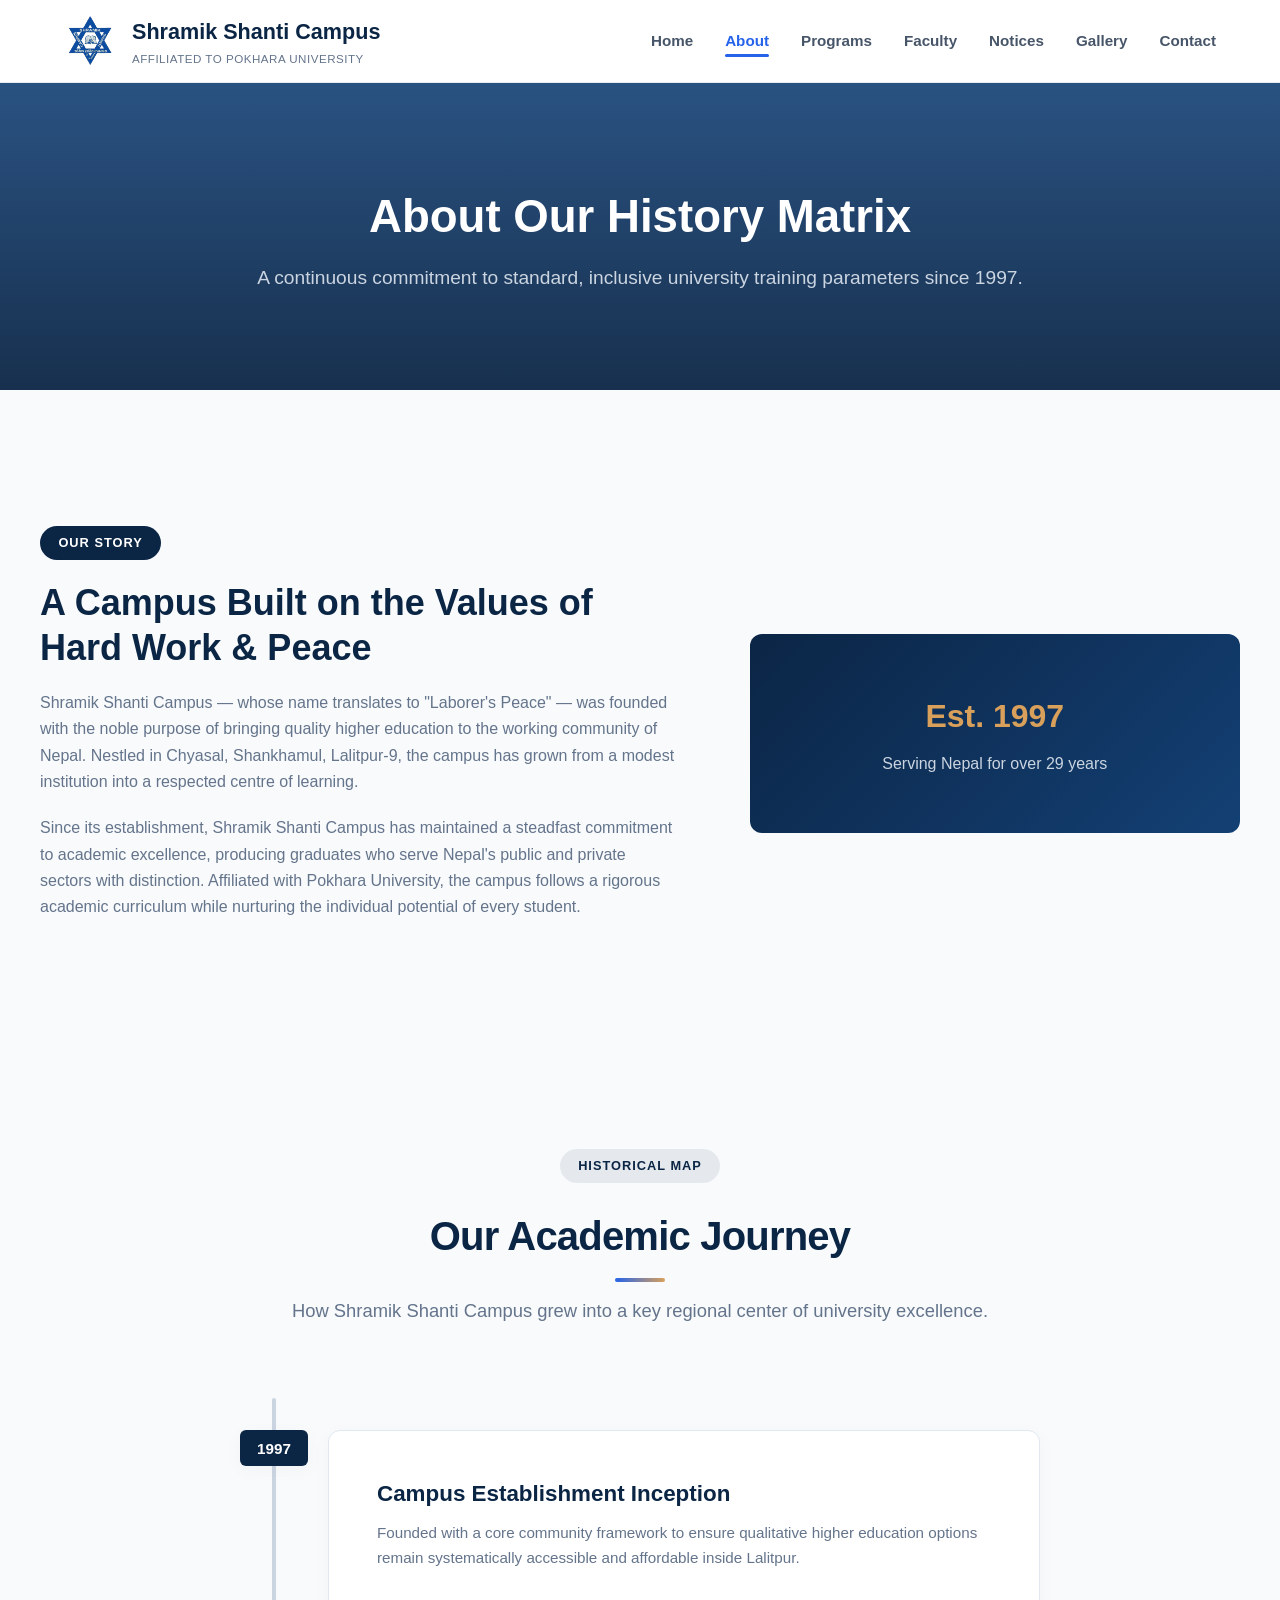
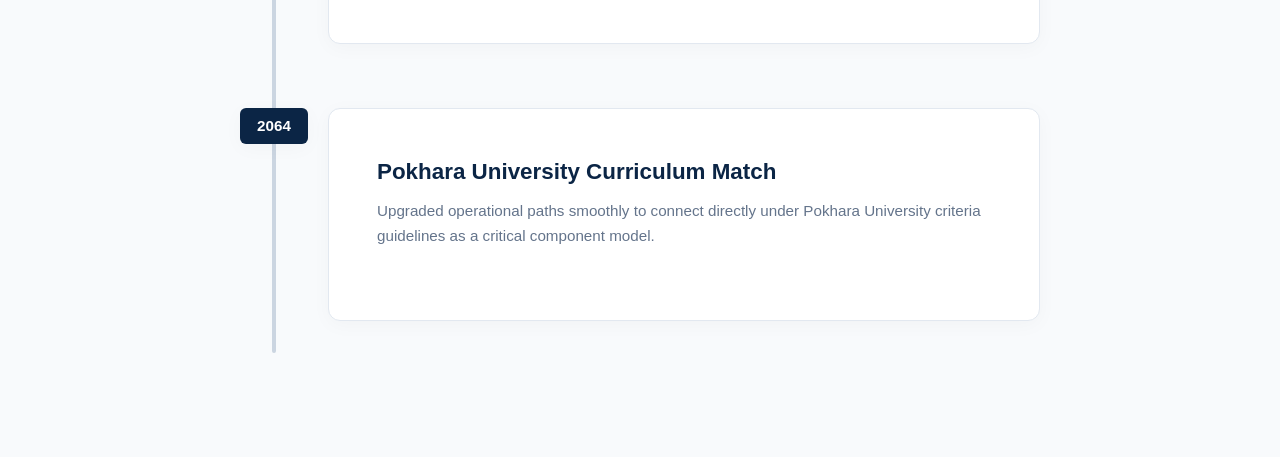
==== about.html @ 69534622 "Posting Sharmik Santi Campus website" ====
<!DOCTYPE html>
<html lang="en">
<head>
  <meta charset="UTF-8" />
  <meta name="viewport" content="width=device-width, initial-scale=1.0" />
  <title>About — Shramik Shanti Campus</title>
  <link rel="stylesheet" href="css/style.css" />
</head>
<body>

<nav class="navbar" id="navbar">
  <div class="container"><div class="navbar-inner">
    <a href="index.html" class="navbar-brand"><img src="images/logo.png" alt="Logo" /><div class="brand-text"><span class="brand-name">Shramik Shanti Campus</span><span class="brand-sub">Affiliated to Pokhara University</span></div></a>
    <ul class="navbar-links">
      <li><a href="index.html">Home</a></li><li><a href="about.html" class="active">About</a></li><li><a href="programs.html">Programs</a></li>
      <li><a href="faculty.html">Faculty</a></li><li><a href="notices.html">Notices</a></li><li><a href="gallery.html">Gallery</a></li><li><a href="contact.html">Contact</a></li>
    </ul>
    <button class="hamburger" id="hamburger"><span></span><span></span><span></span></button>
  </div></div>
</nav>

<section class="page-hero">
  <div class="container">
    <h1>About Our History Matrix</h1>
    <p>A continuous commitment to standard, inclusive university training parameters since 1997.</p>
  </div>
</section>

<section class="section container">
  <div class="about-story">
    <div class="about-story-content">
      <span class="badge badge-navy">Our Story</span>
      <h2>A Campus Built on the Values of Hard Work &amp; Peace</h2>
      <p> Shramik Shanti Campus — whose name translates to "Laborer's Peace" — was founded with the noble purpose of bringing quality higher education to the working community of Nepal. Nestled in Chyasal, Shankhamul, Lalitpur-9, the campus has grown from a modest institution into a respected centre of learning.</p>
      <p> Since its establishment, Shramik Shanti Campus has maintained a steadfast commitment to academic excellence, producing graduates who serve Nepal's public and private sectors with distinction. Affiliated with Pokhara University, the campus follows a rigorous academic curriculum while nurturing the individual potential of every student.</p>
    </div>
    <div style="background:linear-gradient(135deg,#0B2545,#134074);border-radius:12px;padding:3.5rem;color:white;text-align:center;">
      <h3 style="color:var(--accent);font-size:2rem;margin-bottom:0.5rem;">Est. 1997</h3>
      <p style="color:#cbd5e1;">Serving Nepal for over 29 years</p>
    </div>
  </div>
</section>

<section class="section container">
  <div class="section-header">
    <span class="badge">Historical Map</span>
    <h2>Our Academic Journey</h2>
    <p>How Shramik Shanti Campus grew into a key regional center of university excellence.</p>
  </div>
  
  <div class="timeline-track">
    <div class="timeline-milestone">
      <div class="timeline-marker-year">1997</div>
      <div class="program-card">
        <h3>Campus Establishment Inception</h3>
        <p style="color:var(--text-muted); margin-top:0.5rem;">Founded with a core community framework to ensure qualitative higher education options remain systematically accessible and affordable inside Lalitpur.</p>
      </div>
    </div>
    <div class="timeline-milestone">
      <div class="timeline-marker-year">2064</div>
      <div class="program-card">
        <h3>Pokhara University Curriculum Match</h3>
        <p style="color:var(--text-muted); margin-top:0.5rem;">Upgraded operational paths smoothly to connect directly under Pokhara University criteria guidelines as a critical component model.</p>
      </div>
    </div>
  </div>
</section>

<script src="js/main.js"></script>
</body>
</html>
---- css/style.css ----
/* ==========================================================================
   SHRAMIK SHANTI CAMPUS - ADVANCED ULTRA-RESPONSIVE STYLESHEET
   ========================================================================== */
:root {
    --primary: #0b2545;         /* Deep Premium Navy Blue */
    --brand-dark: #134074;      /* Authoritative Mid-Navy Blue */
    --brand-light: #2563eb;     /* Royal Action Blue Focus */
    --accent: #d9a05b;          /* Soft Academic Gold Premium Hue */
    --accent-hover: #b45309;    /* Deep Gold for Active Hover States */
    --text-dark: #1e293b;       /* High Contrast Slate for Body Text */
    --text-muted: #64748b;      /* Clean Accessible Gray for Descriptions */
    --light-bg: #f8fafc;        /* Neutral Base Canvas Background */
    --white: #ffffff;
    
    /* Layout Constants & Animation Metrics */
    --radius-sm: 4px;
    --radius-md: 12px;
    --radius-lg: 24px;
    --transition-smooth: all 0.4s cubic-bezier(0.16, 1, 0.3, 1);
    --shadow-subtle: 0 4px 20px rgba(15, 23, 42, 0.03);
    --shadow-premium: 0 25px 50px -12px rgba(11, 37, 69, 0.15), 0 10px 20px -5px rgba(11, 37, 69, 0.05);
    --max-width: 1200px;
}

/* --- Base Framework Reset --- */
* {
    margin: 0;
    padding: 0;
    box-sizing: border-box;
    font-family: -apple-system, BlinkMacSystemFont, "Segoe UI", Roboto, sans-serif;
    -webkit-font-smoothing: antialiased;
}

html {
    scroll-behavior: smooth;
}

body {
    background-color: var(--light-bg);
    color: var(--text-dark);
    line-height: 1.65;
    overflow-x: hidden;
}

.container {
    max-width: var(--max-width);
    margin: 0 auto;
    padding: 0 1.5rem;
}

.section {
    padding: 6.5rem 0;
}

.bg-white {
    background-color: var(--white);
    border-bottom: 1px solid #f1f5f9;
}

.text-center {
    text-align: center;
}

.mt-40 {
    margin-top: 40px;
}

/* --- Hardware Accelerated Scroll Reveal System --- */
.reveal-on-scroll {
    opacity: 0;
    transform: translateY(30px);
    transition: var(--transition-smooth);
}

.reveal-on-scroll.active {
    opacity: 1;
    transform: translateY(0);
}

/* --- Typography Hierarchy --- */
h1, h2, h3, h4 {
    color: var(--primary);
    font-weight: 700;
}

.section-header {
    text-align: center;
    max-width: 700px;
    margin: 0 auto 4.5rem;
}

.section-header h2 {
    font-size: 2.5rem;
    position: relative;
    padding-bottom: 0.85rem;
    letter-spacing: -0.02em;
}

.section-header h2::after {
    content: '';
    position: absolute;
    bottom: 0;
    left: 50%;
    transform: translateX(-50%);
    width: 50px;
    height: 4px;
    background: linear-gradient(90deg, var(--brand-light), var(--accent));
    border-radius: 10px;
}

.section-header p {
    color: var(--text-muted);
    font-size: 1.15rem;
    margin-top: 0.85rem;
}

.badge {
    display: inline-block;
    padding: 0.4rem 1.15rem;
    font-size: 0.8rem;
    font-weight: 700;
    text-transform: uppercase;
    letter-spacing: 1px;
    border-radius: 50px;
    background: rgba(11, 37, 69, 0.08);
    color: var(--primary);
    margin-bottom: 1.25rem;
}

.badge-navy {
    background-color: var(--primary);
    color: var(--white);
}

/* ==========================================================================
   INTERACTIVE BUTTON ENGINE
   ========================================================================== */
.btn {
    display: inline-flex;
    align-items: center;
    justify-content: center;
    padding: 0.85rem 2.25rem;
    font-weight: 700;
    font-size: 0.95rem;
    border-radius: var(--radius-md);
    text-decoration: none;
    cursor: pointer;
    transition: var(--transition-smooth);
    border: 2px solid transparent;
    white-space: nowrap;
}

.btn-gold {
    background-color: var(--accent);
    color: var(--white);
    box-shadow: 0 10px 20px -10px rgba(217, 160, 91, 0.4);
}

.btn-gold:hover {
    background-color: var(--gold-hover);
    color: black;
    transform: translateY(-3px);
    box-shadow: 0 15px 30px -10px rgba(180, 83, 9, 0.5);
}

.btn-navy {
    background-color: var(--primary);
    color: var(--white);
    box-shadow: 0 10px 20px -10px rgba(11, 37, 69, 0.3);
}

.btn-navy:hover {
    background-color: var(--brand-dark);
    transform: translateY(-3px);
    box-shadow: 0 15px 30px -10px rgba(19, 64, 116, 0.4);
}

.btn-outline-white {
    border-color: rgba(255, 255, 255, 0.3);
    color: var(--white);
}

.btn-outline-white:hover {
    background-color: var(--white);
    color: var(--primary);
    border-color: var(--white);
    transform: translateY(-3px);
}

.btn-outline-navy {
    border-color: var(--primary);
    color: var(--primary);
}

.btn-outline-navy:hover {
    background-color: var(--primary);
    color: var(--white);
    transform: translateY(-3px);
}

/* ==========================================================================
   NAVIGATION DESKTOP HEADER & RESPONSIVE DRAWER TRAY
   ========================================================================== */
.navbar {
    background-color: rgba(255, 255, 255, 0.95);
    backdrop-filter: blur(15px);
    -webkit-backdrop-filter: blur(15px);
    position: sticky;
    top: 0;
    z-index: 1000;
    border-bottom: 1px solid rgba(226, 232, 240, 0.8);
    transition: var(--transition-smooth);
}

.navbar-inner {
    display: flex;
    justify-content: space-between;
    align-items: center;
    padding: 0.85rem 0;
}

.navbar-brand {
    display: flex;
    align-items: center;
    gap: 1rem;
    text-decoration: none;
}

.navbar-brand img {
    height: 52px;
    width: auto;
    transition: var(--transition-smooth);
}

.brand-name {
    display: block;
    font-size: 1.35rem;
    font-weight: 800;
    color: var(--primary);
}

.brand-sub {
    display: block;
    font-size: 0.725rem;
    color: var(--text-muted);
    text-transform: uppercase;
    letter-spacing: 0.5px;
}

.navbar-links {
    list-style: none;
    display: flex;
    gap: 2rem;
}

.navbar-links a {
    text-decoration: none;
    font-weight: 700;
    color: #475569;
    font-size: 0.95rem;
    transition: var(--transition-smooth);
    position: relative;
    padding: 0.5rem 0;
}

.navbar-links a:hover, .navbar-links a.active {
    color: var(--brand-light);
}

.navbar-links a::after {
    content: '';
    position: absolute;
    bottom: 0;
    left: 0;
    width: 0;
    height: 3px;
    background-color: var(--brand-light);
    border-radius: 10px;
    transition: var(--transition-smooth);
}

.navbar-links a.active::after, .navbar-links a:hover::after { width: 100%; }

/* --- Mobile Hamburger Menu Icon --- */
.hamburger {
    display: none;
    background: none;
    border: none;
    cursor: pointer;
    padding: 0.5rem;
    z-index: 1100;
}

.hamburger span {
    display: block;
    width: 25px;
    height: 3px;
    background-color: var(--primary);
    margin: 5px 0;
    transition: var(--transition-smooth);
    border-radius: 2px;
}

/* CSS state change when mobile navigation menu opens */
.hamburger.active span:nth-child(1) {
    transform: rotate(45deg) translateY(11.5px);
}
.hamburger.active span:nth-child(2) {
    opacity: 0;
}
.hamburger.active span:nth-child(3) {
    transform: rotate(-45deg) translateY(-11.5px);
}

/* --- Mobile Navigation Tray Dropdown Overlay --- */
.mobile-nav {
    display: none;
    flex-direction: column;
    background-color: var(--white);
    padding: 2rem 1.5rem;
    gap: 1.25rem;
    border-bottom: 1px solid #e2e8f0;
    position: fixed;
    top: 73px; /* Sits precisely right below the header boundary line */
    left: 0;
    width: 100%;
    z-index: 999;
    box-shadow: 0 15px 30px rgba(0,0,0,0.05);
    transform: translateY(-100%);
    opacity: 0;
    transition: all 0.4rem cubic-bezier(0.16, 1, 0.3, 1);
}

.mobile-nav.open {
    display: flex;
    transform: translateY(0);
    opacity: 1;
}

.mobile-nav a {
    text-decoration: none;
    font-weight: 700;
    color: #475569;
    font-size: 1.1rem;
    padding: 0.25rem 0;
    transition: var(--transition-smooth);
}

.mobile-nav a.active, .mobile-nav a:hover {
    color: var(--brand-light);
    padding-left: 8px;
}

.mobile-nav-cta {
    margin-top: 0.5rem;
    border-top: 1px solid #f1f5f9;
    padding-top: 1.5rem;
}

/* ==========================================================================
   HERO DISPLAY PANELS
   ========================================================================== */
.hero {
    background: linear-gradient(rgba(11, 37, 69, 0.85), rgba(19, 64, 116, 0.85)), 
                url('https://images.unsplash.com/photo-1523050854058-8df90110c9f1?auto=format&fit=crop&w=1920&q=80') center/cover;
    padding: 11rem 0;
    color: var(--white);
    text-align: center;
}

.hero h1 {
    color: var(--white);
    font-size: 4rem;
    font-weight: 900;
    margin-bottom: 1.5rem;
    letter-spacing: -0.03em;
    line-height: 1.15;
}

.hero h1 span {
    color: var(--accent);
}

.hero-sub {
    font-size: 1.35rem;
    max-width: 780px;
    margin: 0 auto 3.5rem;
    color: #cbd5e1;
}

.hero-btns {
    display: flex;
    gap: 1.25rem;
    justify-content: center;
}

.page-hero {
    background: linear-gradient(rgba(19, 64, 116, 0.9), rgba(11, 37, 69, 0.95)), 
                url('https://images.unsplash.com/photo-1541339907198-e08756dedf3f?auto=format&fit=crop&w=1920&q=80') center/cover;
    padding: 6rem 0;
    color: var(--white);
    text-align: center;
}

.page-hero h1 {
    color: var(--white);
    font-size: 2.85rem;
    font-weight: 800;
    margin-bottom: 0.5rem;
}

.page-hero p {
    color: #cbd5e1;
    font-size: 1.2rem;
}

.breadcrumb {
    font-size: 0.9rem;
    margin-bottom: 1.25rem;
    color: rgba(255, 255, 255, 0.7);
    font-weight: 600;
}

.breadcrumb a {
    color: var(--white);
    text-decoration: none;
    margin-right: 0.5rem;
}

.breadcrumb span {
    margin-right: 0.5rem;
}

/* ==========================================================================
   METRIC COUNTER GRID
   ========================================================================== */
.stats-bar {
    background-color: var(--primary);
    color: var(--white);
    padding: 3.5rem 0;
}

.stats-grid {
    display: grid;
    grid-template-columns: repeat(4, 1fr);
    gap: 2.5rem;
    text-align: center;
}

.stat-num {
    font-size: 3.5rem;
    font-weight: 800;
    color: var(--accent);
    line-height: 1.1;
}

.stat-label {
    font-size: 0.85rem;
    color: #cbd5e1;
    text-transform: uppercase;
    letter-spacing: 1px;
    margin-top: 0.65rem;
    font-weight: 600;
}

/* ==========================================================================
   COMPREHENSIVE MULTI-PAGE PAGE CARD LAYOUT GRIDS
   ========================================================================== */
.programs-grid, .features-grid, .faculty-grid, .gallery-grid, .about-story, .mvv-grid, .steps-grid, .docs-grid {
    display: grid;
    grid-template-columns: repeat(3, 1fr);
    gap: 2.5rem;
    margin-top: 2rem;
}

.about-story {
    grid-template-columns: 1.3fr 1fr;
    align-items: center;
    gap: 4.5rem;
}

.contact-grid {
    display: grid;
    grid-template-columns: 1.2fr 1fr;
    gap: 4rem;
    align-items: start;
}

.steps-grid {
    grid-template-columns: repeat(4, 1fr);
}

/* --- Universal Component Base Cards with Hover Physics --- */
.program-card, .feature-card, .faculty-card, .gallery-item, .mvv-card, .contact-card, .contact-form-wrap, .inquiry-form, .profile-info-block, .step-card, .doc-item {
    background: var(--white);
    padding: 3rem;
    border-radius: var(--radius-md);
    box-shadow: var(--shadow-subtle);
    border: 1px solid #e2e8f0;
    transition: var(--transition-smooth);
}

.program-card:hover, .faculty-card:hover, .gallery-item:hover, .feature-card:hover, .mvv-card:hover, .step-card:hover {
    transform: translateY(-6px);
    box-shadow: var(--shadow-premium);
}

.program-icon, .feature-icon, .mvv-icon, .doc-icon {
    font-size: 2.75rem;
    margin-bottom: 1.25rem;
    line-height: 1;
}

.program-tag {
    display: inline-block;
    background: #eff6ff;
    color: #2563eb;
    padding: 0.3rem 0.85rem;
    font-weight: 700;
    font-size: 0.8rem;
    border-radius: 4px;
    margin-bottom: 1.25rem;
    text-transform: uppercase;
    letter-spacing: 0.5px;
}

.program-card h3 {
    font-size: 1.4rem;
    margin-bottom: 0.75rem;
    line-height: 1.3;
}

.program-card p {
    color: var(--text-muted);
    font-size: 0.95rem;
    margin-bottom: 1.5rem;
}

.program-meta {
    display: flex;
    justify-content: space-between;
    font-weight: 700;
    font-size: 0.9rem;
    margin: 1.75rem 0;
    color: var(--primary);
    border-top: 1px solid #f1f5f9;
    padding-top: 1.25rem;
}

.feature-card h3 {
    font-size: 1.25rem;
    margin-bottom: 0.5rem;
}

.feature-card p {
    color: var(--text-muted);
    font-size: 0.95rem;
}

/* ==========================================================================
   ABOUT & TIMELINE PROFILE DESKS
   ========================================================================== */
.about-story-content h2 {
    font-size: 2.25rem;
    margin-bottom: 1.25rem;
    line-height: 1.25;
}

.about-story-content p {
    color: var(--text-muted);
    margin-bottom: 1.25rem;
}

.timeline-track {
    position: relative;
    max-width: 800px;
    margin: 4rem auto 0;
    padding: 2rem 0;
}

.timeline-track::before {
    content: '';
    position: absolute;
    left: 32px;
    top: 0;
    width: 4px;
    height: 100%;
    background-color: #cbd5e1;
    border-radius: 10px;
}

.timeline-milestone {
    position: relative;
    padding-left: 5.5rem;
    margin-bottom: 4rem;
}

.timeline-milestone:last-child {
    margin-bottom: 0;
}

.timeline-marker-year {
    position: absolute;
    left: 0;
    top: 0;
    width: 68px;
    height: 36px;
    background-color: var(--primary);
    color: var(--white);
    border-radius: 6px;
    display: flex;
    align-items: center;
    justify-content: center;
    font-weight: 700;
    font-size: 0.95rem;
    box-shadow: var(--shadow-subtle);
}

.mvv-card h3 {
    font-size: 1.35rem;
    margin-bottom: 0.75rem;
}

.mvv-card p {
    color: var(--text-muted);
    font-size: 0.95rem;
}

.mvv-card ul {
    list-style: none;
    padding-left: 0;
    margin-top: 1rem;
}

.mvv-card ul li {
    position: relative;
    padding-left: 1.5rem;
    margin-bottom: 0.65rem;
    font-weight: 600;
    font-size: 0.925rem;
    color: #475569;
}

.mvv-card ul li::before {
    content: '✓';
    position: absolute;
    left: 0;
    color: var(--accent);
    font-weight: 900;
}

.affiliation-box {
    display: flex;
    align-items: center;
    gap: 4rem;
    background: var(--white);
    padding: 4rem;
    border-radius: var(--radius-md);
    border: 1px solid #e2e8f0;
    box-shadow: var(--shadow-subtle);
}

.affiliation-box img {
    height: 140px;
    width: auto;
    object-fit: contain;
}

.affiliation-content h2 {
    font-size: 2.25rem;
    margin-bottom: 1rem;
}

.affiliation-content p {
    color: var(--text-muted);
    margin-bottom: 2rem;
}

.values-grid {
    display: grid;
    grid-template-columns: 1fr 1fr;
    gap: 1.75rem;
}

.value-item {
    display: flex;
    gap: 1rem;
}

.value-icon {
    font-size: 1.75rem;
    line-height: 1;
}

.value-item h4 {
    font-size: 1.05rem;
    margin-bottom: 0.25rem;
}

.value-item p {
    font-size: 0.9rem;
    color: var(--text-muted);
    line-height: 1.5;
}

/* ==========================================================================
   FACULTY STRUCTURE BLOCKS
   ========================================================================== */
.faculty-photo {
    width: 100%;
    height: 260px;
    overflow: hidden;
    border-radius: var(--radius-md);
    margin-bottom: 1.5rem;
    background-color: var(--light-bg);
}

.faculty-photo img {
    width: 100%;
    height: 100%;
    object-fit: cover;
}

.faculty-info h3 {
    font-size: 1.35rem;
    color: var(--primary);
}

.faculty-designation {
    font-weight: 700;
    color: var(--accent-hover);
    font-size: 0.925rem;
    margin-top: 0.25rem;
}

.faculty-dept {
    display: inline-block;
    background-color: #f1f5f9;
    padding: 0.2rem 0.75rem;
    font-size: 0.8rem;
    font-weight: 700;
    border-radius: 4px;
    margin: 0.65rem 0;
    color: var(--brand-dark);
    text-transform: uppercase;
    letter-spacing: 0.5px;
}

.faculty-qual {
    font-size: 0.9rem;
    color: var(--text-muted);
    border-top: 1px solid #f1f5f9;
    padding-top: 0.75rem;
    margin-top: 0.25rem;
}

/* ==========================================================================
   ADMISSIONS STEPS RULES
   ========================================================================== */
.step-card {
    text-align: center;
    position: relative;
}

.step-card h3 {
    font-size: 1.25rem;
    margin-bottom: 0.5rem;
}

.step-card p {
    font-size: 0.95rem;
    color: var(--text-muted);
}

.step-num {
    width: 55px;
    height: 55px;
    background: var(--accent);
    color: var(--white);
    border-radius: 50%;
    display: flex;
    align-items: center;
    justify-content: center;
    font-size: 1.5rem;
    font-weight: 800;
    margin: 0 auto 1.5rem;
    box-shadow: 0 5px 15px rgba(217,160,91,0.2);
}

.doc-item {
    display: flex;
    gap: 1.5rem;
    align-items: start;
    padding: 2.25rem;
}

.doc-item h4 {
    font-size: 1.1rem;
    margin-bottom: 0.25rem;
}

.doc-item p {
    font-size: 0.95rem;
    color: var(--text-muted);
}

.dates-table {
    width: 100%;
    border-collapse: collapse;
    margin-top: 2rem;
    background: var(--white);
    border-radius: var(--radius-md);
    overflow: hidden;
    box-shadow: var(--shadow-subtle);
    border: 1px solid #e2e8f0;
}

.dates-table th, .dates-table td {
    padding: 1.25rem 2rem;
    text-align: left;
}

.dates-table th {
    background: var(--primary);
    color: var(--white);
    font-weight: 700;
    text-transform: uppercase;
    font-size: 0.85rem;
    letter-spacing: 0.5px;
}

.dates-table tr {
    border-bottom: 1px solid #e2e8f0;
    transition: var(--transition-smooth);
}

.dates-table tbody tr:hover {
    background-color: var(--light-bg);
}

.dates-table tr:last-child {
    border-bottom: none;
}

/* ==========================================================================
   NOTICE BOARD FEEDS STREAM & DYNAMIC FILTER BAR RULES
   ========================================================================== */
.notices-list {
    display: flex;
    flex-direction: column;
    gap: 1.5rem;
}

.notice-item {
    background: var(--white);
    padding: 2.25rem;
    border-radius: var(--radius-md);
    border: 1px solid #e2e8f0;
    display: flex;
    align-items: center;
    justify-content: space-between;
    gap: 2rem;
    transition: var(--transition-smooth);
    box-shadow: var(--shadow-subtle);
    cursor: pointer;
}

.notice-item:hover {
    transform: translateX(6px);
    border-color: var(--brand-light);
}

.notice-dot {
    width: 14px;
    height: 14px;
    background-color: var(--accent);
    border-radius: 50%;
    flex-shrink: 0;
}

.notice-body {
    flex-grow: 1;
}

.notice-category {
    font-size: 0.75rem;
    font-weight: 700;
    text-transform: uppercase;
    color: #2563eb;
    margin-bottom: 0.35rem;
    letter-spacing: 0.5px;
}

.notice-title {
    font-size: 1.2rem;
    font-weight: 700;
    color: var(--primary);
    line-height: 1.4;
}

.notice-date {
    font-size: 0.9rem;
    color: var(--text-muted);
}

.notice-pin {
    background-color: var(--primary);
    color: var(--white);
    padding: 0.35rem 0.85rem;
    font-size: 0.75rem;
    font-weight: 700;
    border-radius: 4px;
    text-transform: uppercase;
    letter-spacing: 0.5px;
}

/* Fixes compressed horizontal layout bug on filters */
.filter-bar {
    display: flex;
    justify-content: center;
    gap: 0.75rem;
    margin: 0 auto 4.5rem auto;
    flex-wrap: wrap;
    max-width: 900px;
    padding: 0 1rem;
}

.filter-btn {
    background: var(--white);
    border: 1px solid #cbd5e1;
    padding: 0.65rem 1.75rem;
    border-radius: 30px;
    font-weight: 700;
    font-size: 0.9rem;
    color: #475569;
    cursor: pointer;
    transition: var(--transition-smooth);
    white-space: nowrap;
}

.filter-btn.active, .filter-btn:hover {
    background-color: var(--primary);
    color: var(--white);
    border-color: var(--primary);
    box-shadow: 0 10px 15px rgba(11, 37, 69, 0.1);
}

.notice-card {
    background: var(--white);
    padding: 3rem;
    border-radius: var(--radius-md);
    border: 1px solid #e2e8f0;
    display: flex;
    gap: 2.25rem;
    box-shadow: var(--shadow-subtle);
    margin-bottom: 2rem;
    transition: var(--transition-smooth);
    cursor: pointer;
}

.notice-card:hover {
    transform: translateY(-4px);
    box-shadow: var(--shadow-premium);
}

.notice-card.hidden {
    display: none;
}

.notice-card-icon {
    font-size: 2.25rem;
    padding: 1.15rem;
    background: var(--light-bg);
    border-radius: var(--radius-md);
    height: fit-content;
    line-height: 1;
}

.notice-card-body {
    flex-grow: 1;
}

.notice-card-header {
    display: flex;
    gap: 0.65rem;
    margin-bottom: 1rem;
}

.notice-tag {
    font-size: 0.75rem;
    font-weight: 700;
    padding: 0.3rem 0.85rem;
    border-radius: 4px;
    text-transform: uppercase;
    letter-spacing: 0.5px;
}

.tag-academic { background: #eff6ff; color: #2563eb; }
.tag-exam { background: #fff7ed; color: #ea580c; }
.tag-scholarship { background: #f0fdf4; color: #16a34a; }
.tag-event { background: #faf5ff; color: #9333ea; }
.tag-general { background: #f1f5f9; color: #475569; }
.tag-pinned { background: var(--primary); color: var(--white); }

.notice-card-body h3 {
    font-size: 1.5rem;
    margin-bottom: 1rem;
    line-height: 1.3;
}

.notice-card-body p {
    color: var(--text-muted);
    font-size: 1rem;
    margin-bottom: 1.5rem;
}

.notice-card-footer {
    margin-top: 1.5rem;
    border-top: 1px solid #f1f5f9;
    padding-top: 1.25rem;
    display: flex;
    justify-content: space-between;
    align-items: center;
}

.notice-date-text {
    font-size: 0.9rem;
    color: var(--text-muted);
    font-weight: 600;
}

/* ==========================================================================
   PHOTO REGISTRY & LIGHTBOX SLIDER
   ========================================================================== */
.gallery-item {
    border-radius: var(--radius-md);
    overflow: hidden;
    padding: 0;
    position: relative;
    cursor: pointer;
}

.gallery-item.hidden {
    display: none;
}

.gallery-item img {
    width: 100%;
    height: 265px;
    object-fit: cover;
    display: block;
    transition: var(--transition-smooth);
}

.gallery-item:hover img {
    transform: scale(1.05);
}

.gallery-overlay {
    position: absolute;
    inset: 0;
    background: linear-gradient(transparent, rgba(11, 37, 69, 0.95));
    display: flex;
    flex-direction: column;
    justify-content: flex-end;
    padding: 2rem;
    opacity: 0;
    transition: var(--transition-smooth);
}

.gallery-item:hover .gallery-overlay {
    opacity: 1;
}

.gallery-cat {
    color: var(--accent);
    font-weight: 700;
    font-size: 0.8rem;
    text-transform: uppercase;
    letter-spacing: 0.5px;
}

.gallery-caption {
    color: var(--white);
    font-weight: 700;
    font-size: 1.2rem;
    margin-top: 0.35rem;
    line-height: 1.3;
}

.lightbox {
    position: fixed;
    inset: 0;
    background-color: rgba(7, 17, 33, 0.96);
    z-index: 3000;
    display: none;
    align-items: center;
    justify-content: center;
    backdrop-filter: blur(10px);
}

.lightbox-close {
    position: absolute;
    top: 2rem;
    right: 2rem;
    background: none;
    border: none;
    color: var(--white);
    font-size: 3.5rem;
    cursor: pointer;
    line-height: 1;
    transition: var(--transition-smooth);
}

.lightbox-close:hover {
    transform: rotate(90deg);
    color: var(--accent);
}

.lightbox-img {
    max-width: 85%;
    max-height: 75vh;
    object-fit: contain;
    border-radius: var(--radius-sm);
}

.lightbox-nav {
    position: absolute;
    top: 50%;
    transform: translateY(-50%);
    background: rgba(255, 255, 255, 0.08);
    border: none;
    color: var(--white);
    font-size: 3rem;
    width: 65px;
    height: 65px;
    border-radius: 50%;
    cursor: pointer;
    display: flex;
    align-items: center;
    justify-content: center;
    transition: var(--transition-smooth);
}

.lightbox-nav:hover {
    background: rgba(255, 255, 255, 0.2);
    color: var(--accent);
}

.lightbox-prev { left: 2.5rem; }
.lightbox-next { right: 2.5rem; }

.lightbox-caption {
    position: absolute;
    bottom: 3.5rem;
    color: var(--white);
    font-weight: 600;
    font-size: 1.25rem;
    text-align: center;
    width: 100%;
    padding: 0 2rem;
}

/* ==========================================================================
   INPUT CAPTURES & SIDEBAR DESKS
   ========================================================================== */
.contact-info-cards {
    display: grid;
    grid-template-columns: repeat(2, 1fr);
    gap: 1.5rem;
}

.contact-card {
    padding: 2rem;
    display: flex;
    gap: 1.5rem;
    background: var(--light-bg);
    align-items: start;
}

.contact-card-icon {
    font-size: 2rem;
    line-height: 1;
    color: var(--brand-dark);
}

.contact-card h4 {
    font-size: 1.1rem;
    margin-bottom: 0.4rem;
}

.contact-card p, .contact-card a {
    font-size: 0.95rem;
    color: var(--text-muted);
    text-decoration: none;
}

.contact-card a:hover {
    color: var(--brand-light);
}

.map-container {
    margin-top: 2rem;
    width: 100%;
}

.map-container iframe {
    width: 100%;
    height: 400px;
    border: 0;
    border-radius: var(--radius-md);
    box-shadow: var(--shadow-subtle);
}

.contact-form-wrap h3, .inquiry-form h3 {
    font-size: 1.65rem;
    margin-bottom: 1.75rem;
    position: relative;
    padding-bottom: 0.5rem;
}

.contact-form-wrap h3::after, .inquiry-form h3::after {
    content: '';
    position: absolute;
    bottom: 0;
    left: 0;
    width: 35px;
    height: 3px;
    background-color: var(--accent);
    border-radius: 2px;
}

.form-grid {
    display: grid;
    grid-template-columns: repeat(2, 1fr);
    gap: 1.5rem;
}

.form-group {
    display: flex;
    flex-direction: column;
    gap: 0.5rem;
}

.form-group.full-width {
    grid-column: span 2;
}

.form-group label {
    font-size: 0.9rem;
    font-weight: 700;
    color: var(--primary);
}

.form-group input, .form-group select, .form-group textarea {
    padding: 0.9rem 1.25rem;
    border: 1px solid #cbd5e1;
    border-radius: var(--radius-sm);
    font-size: 0.95rem;
    outline: none;
    background: #f8fafc;
    color: var(--text-dark);
    transition: var(--transition-smooth);
}

.form-group input:focus, .form-group textarea:focus, .form-group select:focus {
    border-color: var(--brand-light);
    background: var(--white);
    box-shadow: 0 0 0 4px rgba(37, 99, 235, 0.15);
}

/* ==========================================================================
   GLASSMORPHIC PROGRAM & NOTICE POP-UP MODALS SYSTEM
   ========================================================================== */
.course-modal-overlay {
    position: fixed;
    inset: 0;
    background-color: rgba(11, 37, 69, 0.5);
    backdrop-filter: blur(8px);
    -webkit-backdrop-filter: blur(8px);
    z-index: 2500;
    display: flex;
    align-items: center;
    justify-content: center;
    opacity: 0;
    pointer-events: none;
    transition: all 0.35s ease-in-out;
}

.course-modal-overlay.modal-active {
    opacity: 1;
    pointer-events: auto;
}

.course-modal-content {
    background-color: var(--white);
    width: 90%;
    max-width: 620px;
    border-radius: var(--radius-md);
    padding: 3.5rem;
    box-shadow: 0 30px 60px rgba(0,0,0,0.25);
    position: relative;
    transform: scale(0.94);
    transition: all 0.35s cubic-bezier(0.16, 1, 0.3, 1);
    max-height: 90vh;
    overflow-y: auto;
}

.course-modal-overlay.modal-active .course-modal-content {
    transform: scale(1);
}

.course-modal-close {
    position: absolute;
    top: 1.5rem;
    right: 1.5rem;
    background: none;
    border: none;
    font-size: 2.25rem;
    color: var(--text-muted);
    cursor: pointer;
    line-height: 1;
    transition: var(--transition-smooth);
}

.course-modal-close:hover {
    color: var(--primary);
    transform: rotate(90deg);
}

.modal-badge-row {
    display: flex;
    gap: 0.75rem;
    margin-bottom: 0.75rem;
}

.modal-pill {
    background-color: #f1f5f9;
    color: var(--brand-dark);
    font-weight: 700;
    font-size: 0.85rem;
    padding: 0.4rem 1rem;
    border-radius: 30px;
}

.modal-body-layout h2 {
    font-size: 1.85rem;
    color: var(--primary);
    margin-bottom: 1.5rem;
    margin-top: 0.5rem;
    line-height: 1.3;
}

.modal-field-block {
    margin-bottom: 1.5rem;
    border-bottom: 1px solid #f1f5f9;
    padding-bottom: 1.25rem;
}

.modal-field-block:last-of-type {
    border-bottom: none;
    padding-bottom: 0;
}

.modal-field-block h4 {
    font-size: 0.9rem;
    text-transform: uppercase;
    color: var(--accent-hover);
    margin-bottom: 0.4rem;
    letter-spacing: 0.5px;
}

.modal-field-block p {
    color: var(--text-dark);
    font-size: 0.975rem;
    line-height: 1.65;
}

/* ==========================================================================
   INSTITUTIONAL LAYOUT FOOTER AREA
   ========================================================================== */
.footer {
    background-color: #061527;
    color: #94a3b8;
    padding: 5.5rem 0 2.5rem;
    font-size: 0.95rem;
    margin-top: 6rem;
}

.footer-grid {
    display: grid;
    grid-template-columns: 2fr repeat(3, 1fr);
    gap: 4rem;
    border-bottom: 1px solid rgba(255, 255, 255, 0.05);
    padding-bottom: 3.5rem;
}

.footer-brand img {
    height: 55px;
    margin-bottom: 1.25rem;
    width: auto;
}

.footer h4 {
    color: var(--white);
    margin-bottom: 1.5rem;
    font-size: 1.15rem;
    position: relative;
    padding-bottom: 0.5rem;
}

.footer h4::after {
    content: '';
    position: absolute;
    bottom: 0;
    left: 0;
    width: 35px;
    height: 2px;
    background-color: var(--accent);
}

.footer ul {
    list-style: none;
}

.footer ul li {
    margin-bottom: 0.85rem;
}

.footer ul a {
    color: #94a3b8;
    text-decoration: none;
    transition: var(--transition-smooth);
}

.footer ul a:hover {
    color: var(--white);
    padding-left: 5px;
}

.footer-contact-item {
    display: flex;
    gap: 0.85rem;
    margin-bottom: 1.15rem;
    align-items: start;
}

.footer-contact-item .icon {
    font-size: 1.1rem;
}

.footer-contact-item a {
    color: inherit;
    text-decoration: none;
    transition: var(--transition-smooth);
}

.footer-contact-item a:hover {
    color: var(--white);
}

.footer-bottom {
    padding-top: 2.5rem;
    display: flex;
    justify-content: space-between;
    font-size: 0.875rem;
    color: #475569;
}

.footer-bottom a {
    color: var(--accent);
    text-decoration: none;
    font-weight: 600;
}

/* ==========================================================================
   UNIVERSAL RESPONSIVE BREAKPOINT GRID COLLAPSE ADVANCED PARAMS
   ========================================================================== */
@media (max-width: 1024px) {
    .hero h1 { font-size: 3.25rem; }
    .about-story { gap: 2.5rem; }
    .contact-grid { gap: 2.5rem; }
}

@media (max-width: 992px) {
    .programs-grid, .features-grid, .faculty-grid, .gallery-grid, .contact-grid, .footer-grid, .about-story, .contact-info-cards, .stats-grid, .steps-grid, .docs-grid {
        grid-template-columns: 1fr;
        gap: 2.5rem;
    }
    
    .navbar-links {
        display: none;
    }
    
    .hamburger {
        display: block;
    }
    
    .section {
        padding: 5rem 0;
    }
    
    .hero {
        padding: 8rem 0 9rem;
    }
    
    .hero h1 {
        font-size: 2.75rem;
    }
    
    .affiliation-box {
        flex-direction: column;
        gap: 2.5rem;
        padding: 3rem;
    }
    
    .values-grid {
        grid-template-columns: 1fr;
    }
}

@media (max-width: 640px) {
    .hero h1 { font-size: 2.25rem; }
    .hero-sub { font-size: 1.15rem; }
    .section-header h2 { font-size: 2rem; }
    .btn { width: 100%; }
    .hero-btns { flex-direction: column; gap: 1rem; }
    .course-modal-content { padding: 2.5rem 1.5rem; }
    .lightbox-nav { width: 45px; height: 45px; font-size: 2rem; }
    .dates-table th, .dates-table td { padding: 1rem 1.25rem; font-size: 0.85rem; }
    .form-grid { grid-template-columns: 1fr; }
    .form-group.full-width { grid-column: span 1; }
}
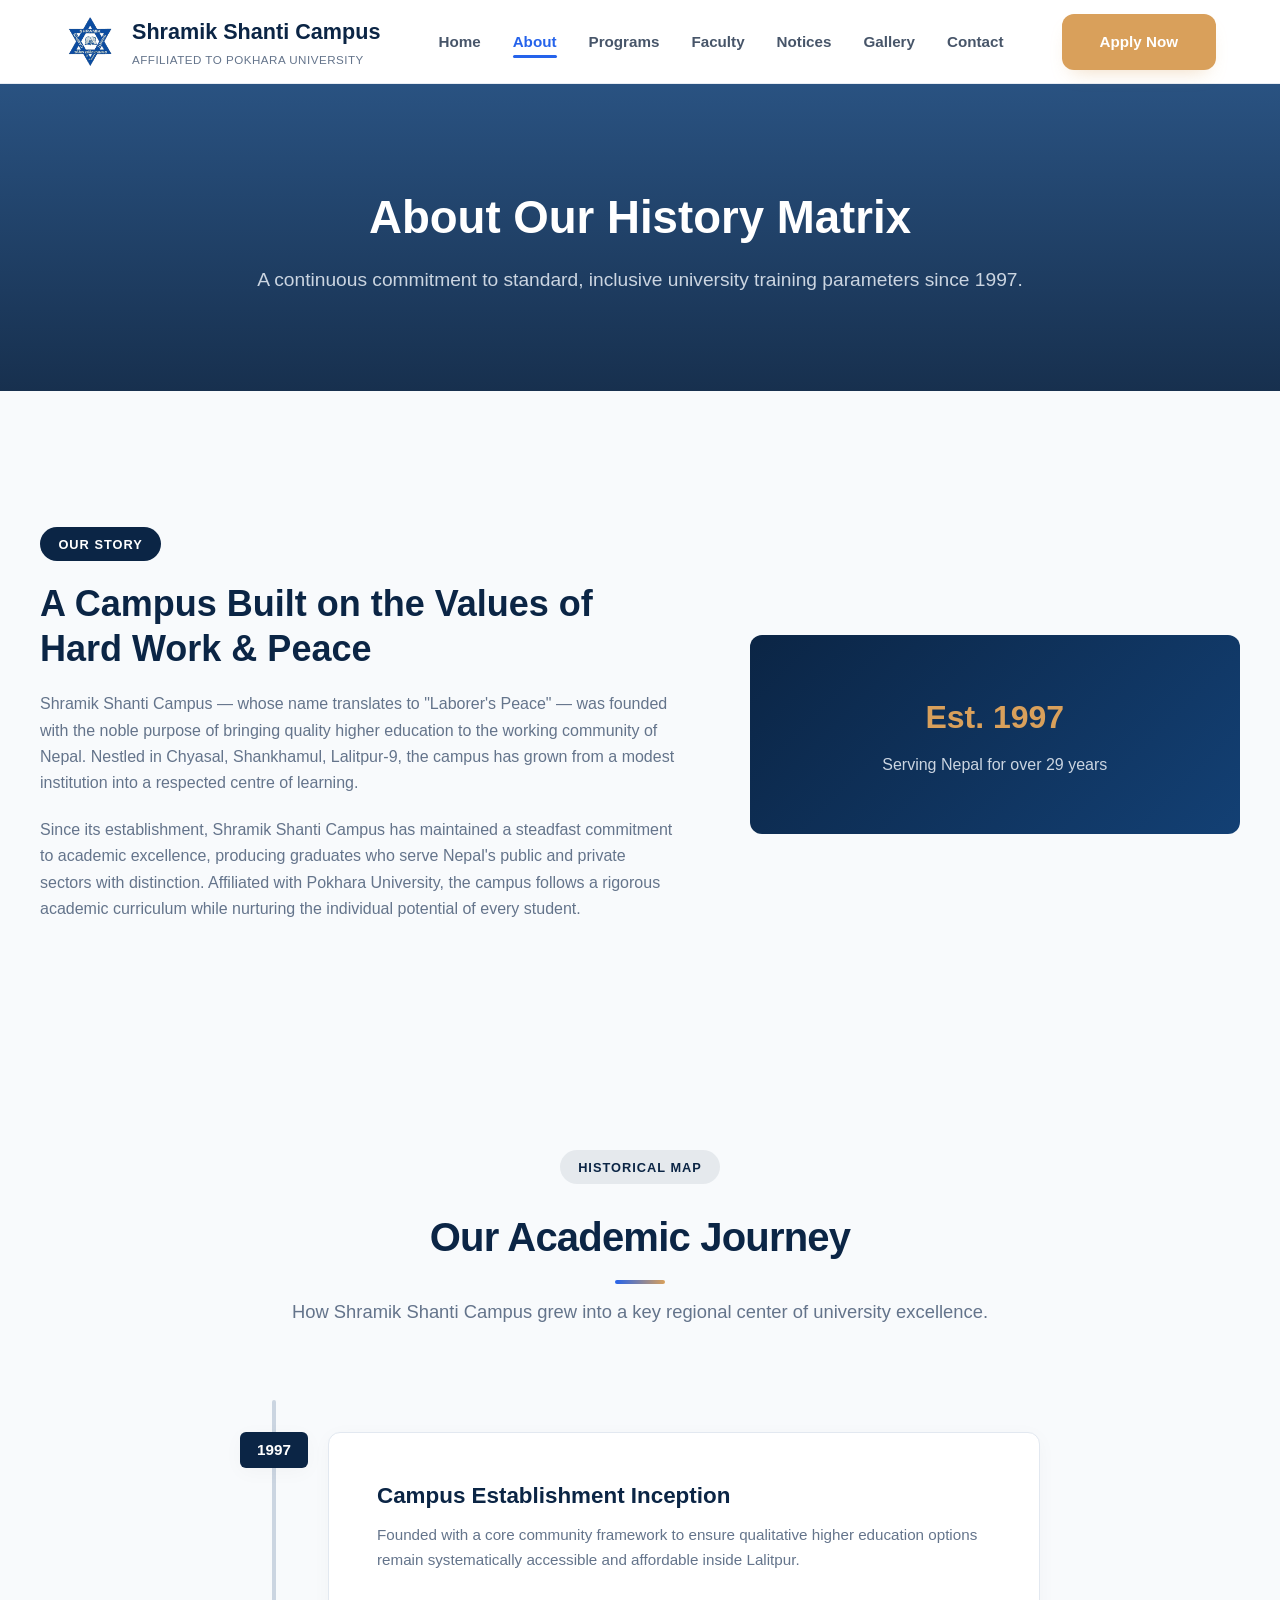
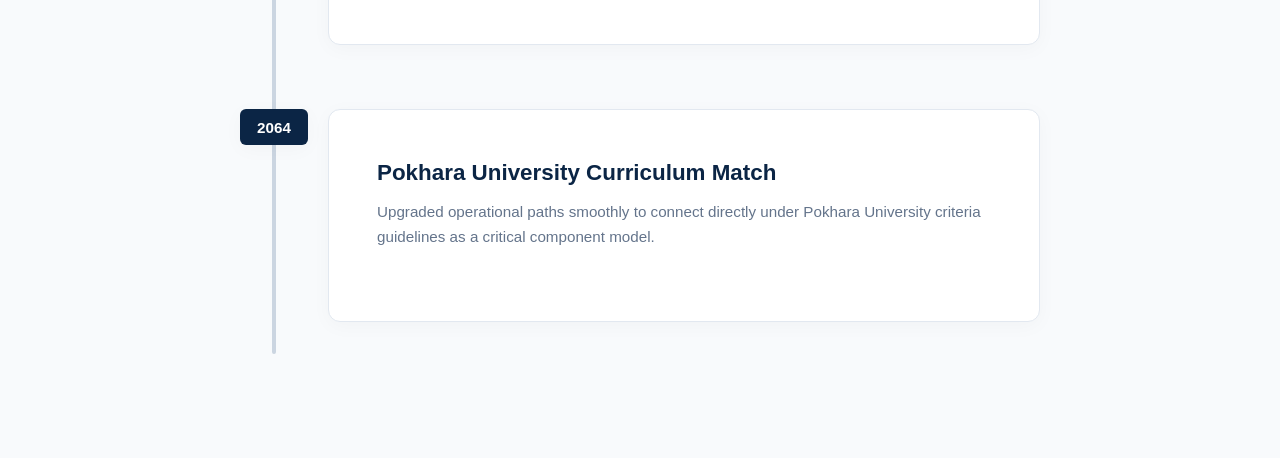
==== commit 3233436c: "Fixing Mobile view" ====
--- a/about.html
+++ b/about.html
@@ -9,14 +9,43 @@
 <body>
 
 <nav class="navbar" id="navbar">
-  <div class="container"><div class="navbar-inner">
-    <a href="index.html" class="navbar-brand"><img src="images/logo.png" alt="Logo" /><div class="brand-text"><span class="brand-name">Shramik Shanti Campus</span><span class="brand-sub">Affiliated to Pokhara University</span></div></a>
-    <ul class="navbar-links">
-      <li><a href="index.html">Home</a></li><li><a href="about.html" class="active">About</a></li><li><a href="programs.html">Programs</a></li>
-      <li><a href="faculty.html">Faculty</a></li><li><a href="notices.html">Notices</a></li><li><a href="gallery.html">Gallery</a></li><li><a href="contact.html">Contact</a></li>
-    </ul>
-    <button class="hamburger" id="hamburger"><span></span><span></span><span></span></button>
-  </div></div>
+  <div class="container">
+    <div class="navbar-inner">
+      <a href="index.html" class="navbar-brand">
+        <img src="images/logo.png" alt="Shramik Shanti Campus Logo" />
+        <div class="brand-text">
+          <span class="brand-name">Shramik Shanti Campus</span>
+          <span class="brand-sub">Affiliated to Pokhara University</span>
+        </div>
+      </a>
+      <ul class="navbar-links">
+        <li><a href="index.html">Home</a></li>
+        <li><a href="about.html" class="active">About</a></li>
+        <li><a href="programs.html">Programs</a></li>
+        <li><a href="faculty.html">Faculty</a></li>
+        <li><a href="notices.html">Notices</a></li>
+        <li><a href="gallery.html">Gallery</a></li>
+        <li><a href="contact.html">Contact</a></li>
+      </ul>
+      <div class="navbar-cta"><a href="admissions.html" class="btn btn-gold">Apply Now</a></div>
+      <button class="hamburger" id="hamburger" aria-label="Toggle Menu">
+        <span></span><span></span><span></span>
+      </button>
+    </div>
+  </div>
+</nav>
+
+<nav class="mobile-nav" id="mobile-nav">
+  <a href="index.html">Home</a>
+  <a href="about.html" class="active">About</a>
+  <a href="programs.html">Programs</a>
+  <a href="faculty.html">Faculty</a>
+  <a href="notices.html">Notices</a>
+  <a href="gallery.html">Gallery</a>
+  <a href="contact.html">Contact</a>
+  <div class="mobile-nav-cta">
+    <a href="admissions.html" class="btn btn-gold" style="width:100%; display:inline-flex;">Apply for Admission</a>
+  </div>
 </nav>
 
 <section class="page-hero">
--- a/css/style.css
+++ b/css/style.css
@@ -1483,19 +1483,33 @@
 }
 
 @media (max-width: 992px) {
-    .programs-grid, .features-grid, .faculty-grid, .gallery-grid, .contact-grid, .footer-grid, .about-story, .contact-info-cards, .stats-grid, .steps-grid, .docs-grid {
+    /* --- 1. Universal Layout Grid Collapses --- */
+    .programs-grid, 
+    .features-grid, 
+    .faculty-grid, 
+    .gallery-grid, 
+    .contact-grid, 
+    .footer-grid, 
+    .about-story, 
+    .contact-info-cards, 
+    .stats-grid, 
+    .steps-grid, 
+    .docs-grid {
         grid-template-columns: 1fr;
         gap: 2.5rem;
     }
-    
-    .navbar-links {
-        display: none;
+
+    .affiliation-box {
+        flex-direction: column;
+        gap: 2.5rem;
+        padding: 3rem;
     }
     
-    .hamburger {
-        display: block;
+    .values-grid {
+        grid-template-columns: 1fr;
     }
-    
+
+    /* --- 2. Global Section & Banner Scaling --- */
     .section {
         padding: 5rem 0;
     }
@@ -1507,15 +1521,47 @@
     .hero h1 {
         font-size: 2.75rem;
     }
-    
-    .affiliation-box {
+
+    .hero-inner {
         flex-direction: column;
-        gap: 2.5rem;
-        padding: 3rem;
+        text-align: center;
+        gap: 3rem;
+    }
+
+    .hero-btns {
+        justify-content: center;
+    }
+
+    /* --- 3. Clean Responsive Header & Drawer Navigation --- */
+    .navbar-links {
+        display: none;
     }
     
-    .values-grid {
-        grid-template-columns: 1fr;
+    .navbar-cta {
+        display: none; /* Safely hides flat desktop apply button under phone screen sizes */
+    }
+    
+    .hamburger {
+        display: block; /* Ensures mobile layout triggers render across all device types */
+    }
+
+    /* Active dynamic toggle layer rules for js/main.js synchronization */
+    .mobile-nav.open {
+        display: flex;
+        transform: translateY(0);
+        opacity: 1;
+    }
+
+    .hamburger.active span:nth-child(1) {
+        transform: rotate(45deg) translateY(11.5px);
+    }
+    
+    .hamburger.active span:nth-child(2) {
+        opacity: 0;
+    }
+    
+    .hamburger.active span:nth-child(3) {
+        transform: rotate(-45deg) translateY(-11.5px);
     }
 }
 
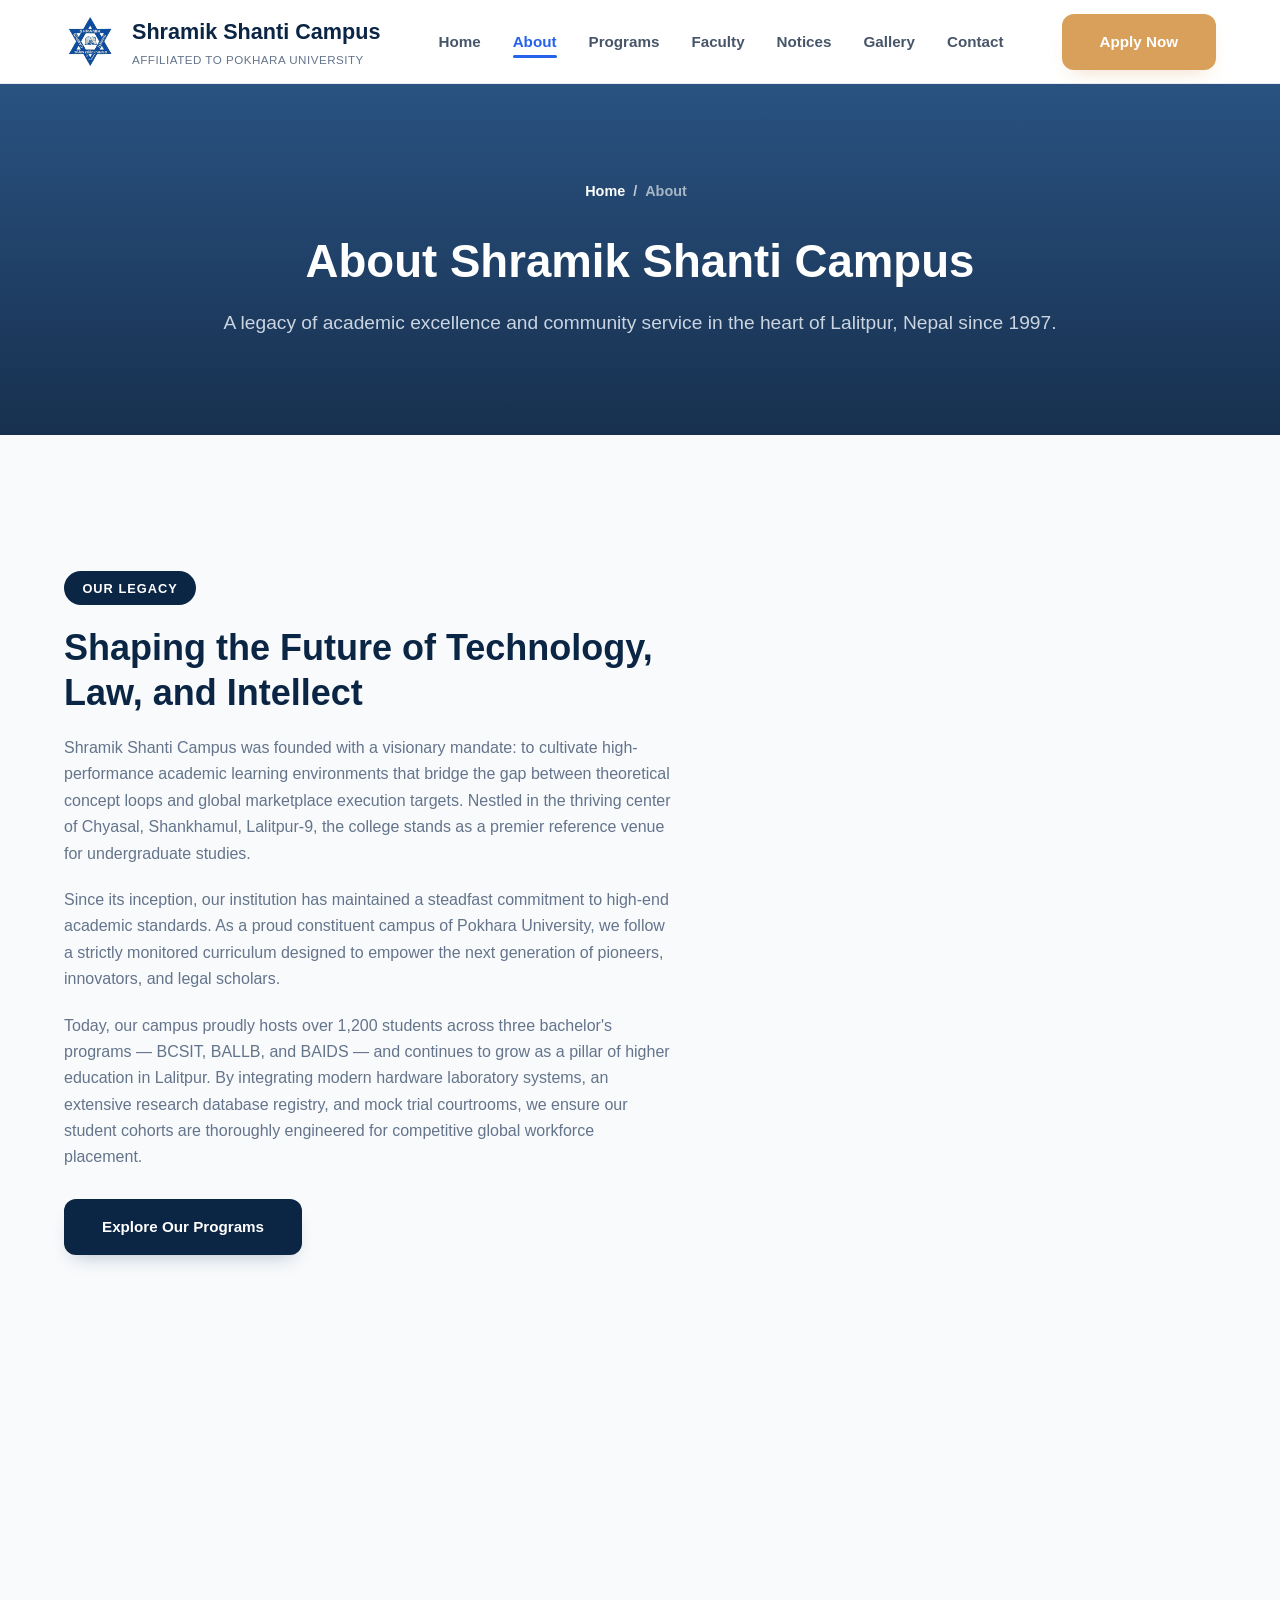
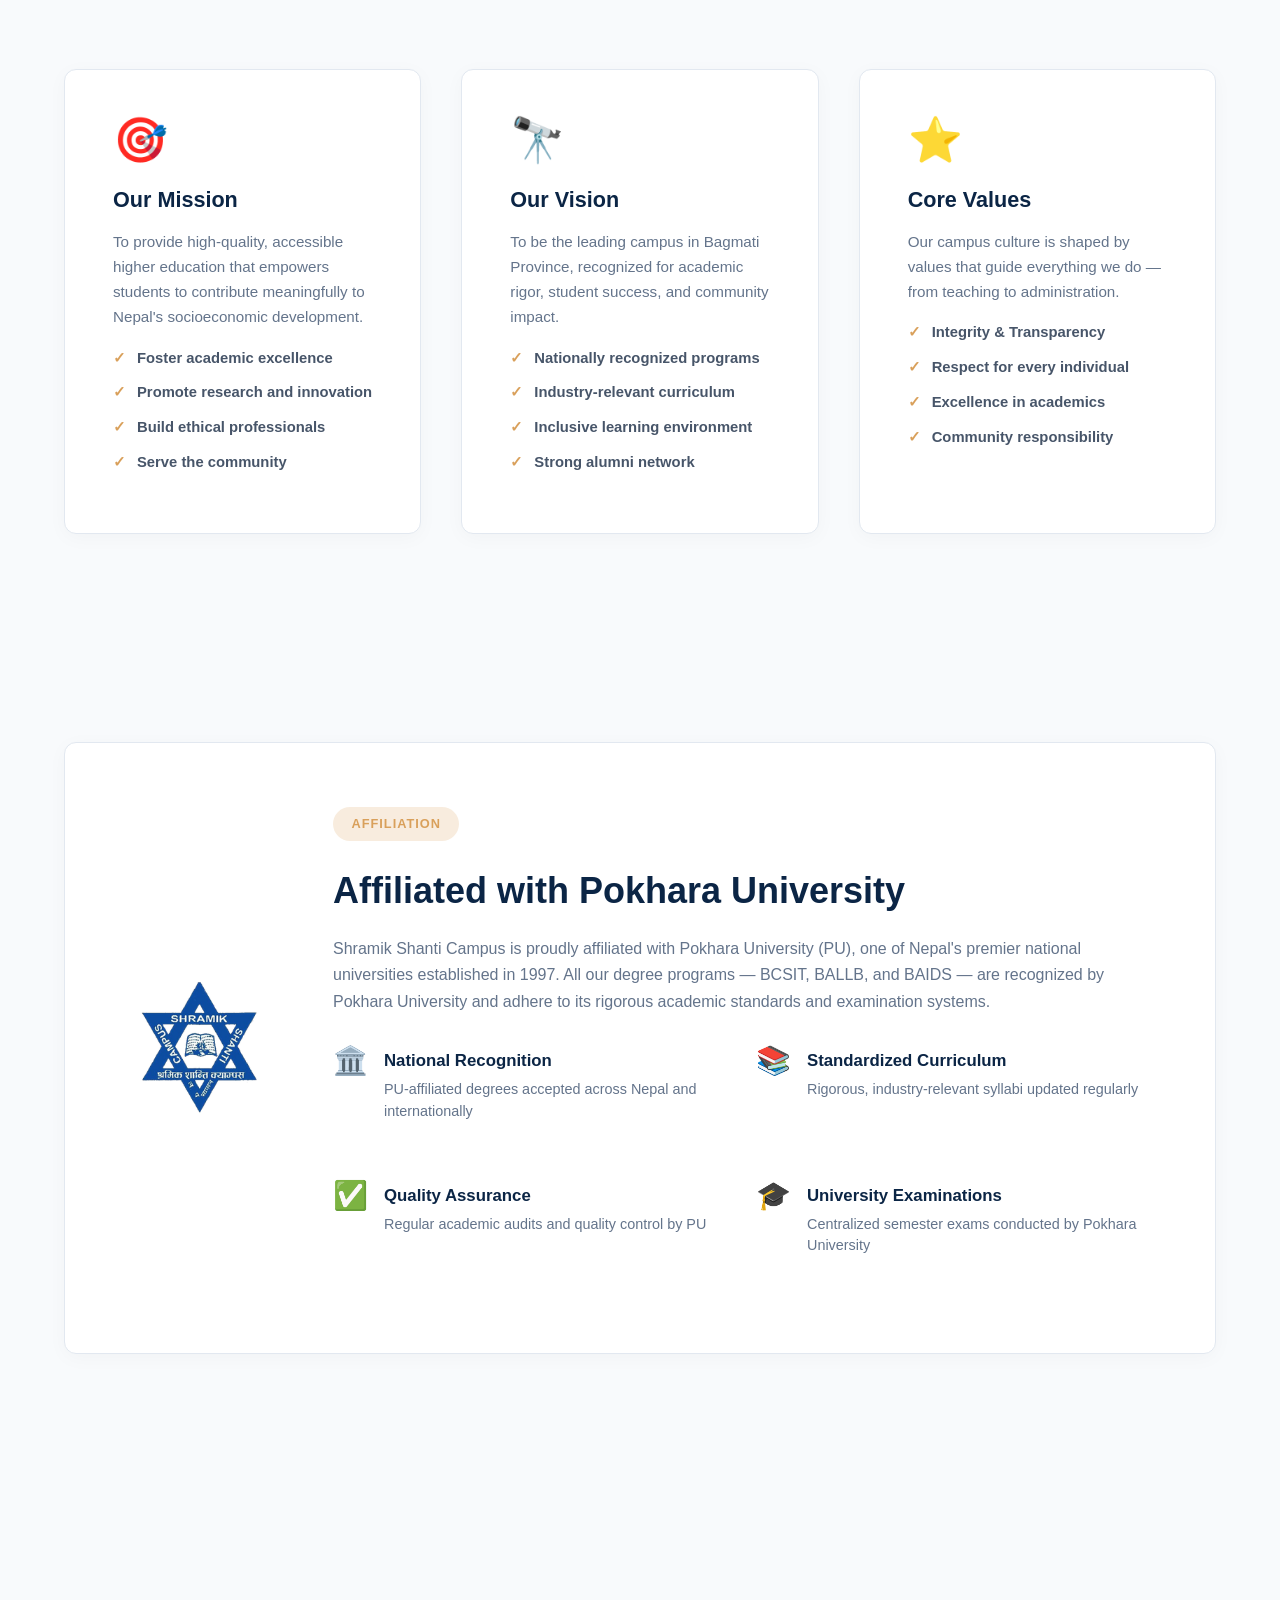
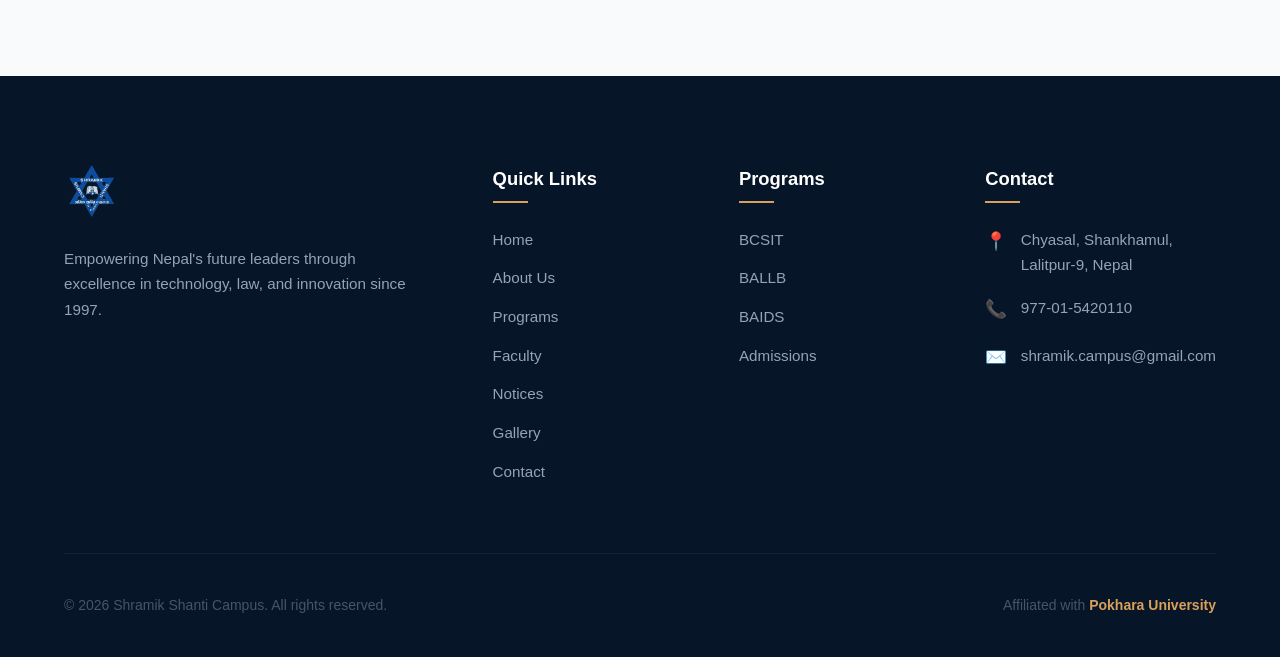
==== commit ee01a983: "about section rework" ====
--- a/about.html
+++ b/about.html
@@ -28,9 +28,7 @@
         <li><a href="contact.html">Contact</a></li>
       </ul>
       <div class="navbar-cta"><a href="admissions.html" class="btn btn-gold">Apply Now</a></div>
-      <button class="hamburger" id="hamburger" aria-label="Toggle Menu">
-        <span></span><span></span><span></span>
-      </button>
+      <button class="hamburger" id="hamburger"><span></span><span></span><span></span></button>
     </div>
   </div>
 </nav>
@@ -43,57 +41,175 @@
   <a href="notices.html">Notices</a>
   <a href="gallery.html">Gallery</a>
   <a href="contact.html">Contact</a>
-  <div class="mobile-nav-cta">
-    <a href="admissions.html" class="btn btn-gold" style="width:100%; display:inline-flex;">Apply for Admission</a>
-  </div>
+  <div class="mobile-nav-cta"><a href="admissions.html" class="btn btn-gold">Apply for Admission</a></div>
 </nav>
 
 <section class="page-hero">
   <div class="container">
-    <h1>About Our History Matrix</h1>
-    <p>A continuous commitment to standard, inclusive university training parameters since 1997.</p>
-  </div>
-</section>
-
-<section class="section container">
-  <div class="about-story">
-    <div class="about-story-content">
-      <span class="badge badge-navy">Our Story</span>
-      <h2>A Campus Built on the Values of Hard Work &amp; Peace</h2>
-      <p> Shramik Shanti Campus — whose name translates to "Laborer's Peace" — was founded with the noble purpose of bringing quality higher education to the working community of Nepal. Nestled in Chyasal, Shankhamul, Lalitpur-9, the campus has grown from a modest institution into a respected centre of learning.</p>
-      <p> Since its establishment, Shramik Shanti Campus has maintained a steadfast commitment to academic excellence, producing graduates who serve Nepal's public and private sectors with distinction. Affiliated with Pokhara University, the campus follows a rigorous academic curriculum while nurturing the individual potential of every student.</p>
-    </div>
-    <div style="background:linear-gradient(135deg,#0B2545,#134074);border-radius:12px;padding:3.5rem;color:white;text-align:center;">
-      <h3 style="color:var(--accent);font-size:2rem;margin-bottom:0.5rem;">Est. 1997</h3>
-      <p style="color:#cbd5e1;">Serving Nepal for over 29 years</p>
-    </div>
-  </div>
-</section>
-
-<section class="section container">
-  <div class="section-header">
-    <span class="badge">Historical Map</span>
-    <h2>Our Academic Journey</h2>
-    <p>How Shramik Shanti Campus grew into a key regional center of university excellence.</p>
-  </div>
-  
-  <div class="timeline-track">
-    <div class="timeline-milestone">
-      <div class="timeline-marker-year">1997</div>
-      <div class="program-card">
-        <h3>Campus Establishment Inception</h3>
-        <p style="color:var(--text-muted); margin-top:0.5rem;">Founded with a core community framework to ensure qualitative higher education options remain systematically accessible and affordable inside Lalitpur.</p>
-      </div>
-    </div>
-    <div class="timeline-milestone">
-      <div class="timeline-marker-year">2064</div>
-      <div class="program-card">
-        <h3>Pokhara University Curriculum Match</h3>
-        <p style="color:var(--text-muted); margin-top:0.5rem;">Upgraded operational paths smoothly to connect directly under Pokhara University criteria guidelines as a critical component model.</p>
-      </div>
-    </div>
-  </div>
-</section>
+    <div class="breadcrumb"><a href="index.html">Home</a><span>/</span><span style="color:rgba(255,255,255,.6)">About</span></div>
+    <h1>About Shramik Shanti Campus</h1>
+    <p>A legacy of academic excellence and community service in the heart of Lalitpur, Nepal since 1997.</p>
+  </div>
+</section>
+
+<section class="section">
+  <div class="container">
+    <div class="about-story">
+      <div class="about-story-content reveal-on-scroll">
+        <span class="badge badge-navy">Our Legacy</span>
+        <h2>Shaping the Future of Technology, Law, and Intellect</h2>
+        <p>Shramik Shanti Campus was founded with a visionary mandate: to cultivate high-performance academic learning environments that bridge the gap between theoretical concept loops and global marketplace execution targets. Nestled in the thriving center of Chyasal, Shankhamul, Lalitpur-9, the college stands as a premier reference venue for undergraduate studies.</p>
+        <p>Since its inception, our institution has maintained a steadfast commitment to high-end academic standards. As a proud constituent campus of Pokhara University, we follow a strictly monitored curriculum designed to empower the next generation of pioneers, innovators, and legal scholars.</p>
+        <p>Today, our campus proudly hosts over 1,200 students across three bachelor's programs — BCSIT, BALLB, and BAIDS — and continues to grow as a pillar of higher education in Lalitpur. By integrating modern hardware laboratory systems, an extensive research database registry, and mock trial courtrooms, we ensure our student cohorts are thoroughly engineered for competitive global workforce placement.</p>
+        <a href="programs.html" class="btn btn-navy" style="margin-top:8px;">Explore Our Programs</a>
+      </div>
+      
+      <div class="reveal-on-scroll" style="background:linear-gradient(135deg,#0B2545,#1a3a6b);border-radius:20px;padding:56px 40px;display:flex;flex-direction:column;gap:28px;justify-content:center;">
+        <img src="images/logo.png" alt="Campus Logo" style="height:120px;width:auto;margin:0 auto;" />
+        <div style="text-align:center;">
+          <h3 style="color:#D9A05B;font-size:1.8rem;margin-bottom:4px;">Est. 1997</h3>
+          <p style="color:rgba(255,255,255,.7);margin:0;">Serving Nepal for over 29 years</p>
+        </div>
+        <div style="display:grid;grid-template-columns:1fr 1fr;gap:16px;margin-top:8px;">
+          <div style="background:rgba(255,255,255,.08);border-radius:12px;padding:20px;text-align:center;">
+            <div style="font-size:1.8rem;font-weight:800;color:#fff;">1200+</div>
+            <div style="font-size:.78rem;color:rgba(255,255,255,.55);margin-top:4px;">Students</div>
+          </div>
+          <div style="background:rgba(255,255,255,.08);border-radius:12px;padding:20px;text-align:center;">
+            <div style="font-size:1.8rem;font-weight:800;color:#fff;">45+</div>
+            <div style="font-size:.78rem;color:rgba(255,255,255,.55);margin-top:4px;">Faculty</div>
+          </div>
+          <div style="background:rgba(255,255,255,.08);border-radius:12px;padding:20px;text-align:center;">
+            <div style="font-size:1.8rem;font-weight:800;color:#fff;">3</div>
+            <div style="font-size:.78rem;color:rgba(255,255,255,.55);margin-top:4px;">Programs</div>
+          </div>
+          <div style="background:rgba(255,255,255,.08);border-radius:12px;padding:20px;text-align:center;">
+            <div style="font-size:1.8rem;font-weight:800;color:#fff;">29+</div>
+            <div style="font-size:.78rem;color:rgba(255,255,255,.55);margin-top:4px;">Years</div>
+          </div>
+        </div>
+      </div>
+    </div>
+  </div>
+</section>
+
+<section class="section bg-light">
+  <div class="container">
+    <div class="section-header reveal-on-scroll">
+      <span class="badge">Our Foundation</span>
+      <h2>Mission, Vision &amp; Values</h2>
+    </div>
+    <div class="mvv-grid">
+      <div class="mvv-card reveal-on-scroll">
+        <div class="mvv-icon">🎯</div>
+        <h3>Our Mission</h3>
+        <p style="margin-bottom:16px;">To provide high-quality, accessible higher education that empowers students to contribute meaningfully to Nepal's socioeconomic development.</p>
+        <ul>
+          <li>Foster academic excellence</li>
+          <li>Promote research and innovation</li>
+          <li>Build ethical professionals</li>
+          <li>Serve the community</li>
+        </ul>
+      </div>
+      <div class="mvv-card reveal-on-scroll">
+        <div class="mvv-icon">🔭</div>
+        <h3>Our Vision</h3>
+        <p style="margin-bottom:16px;">To be the leading campus in Bagmati Province, recognized for academic rigor, student success, and community impact.</p>
+        <ul>
+          <li>Nationally recognized programs</li>
+          <li>Industry-relevant curriculum</li>
+          <li>Inclusive learning environment</li>
+          <li>Strong alumni network</li>
+        </ul>
+      </div>
+      <div class="mvv-card reveal-on-scroll">
+        <div class="mvv-icon">⭐</div>
+        <h3>Core Values</h3>
+        <p style="margin-bottom:16px;">Our campus culture is shaped by values that guide everything we do — from teaching to administration.</p>
+        <ul>
+          <li>Integrity &amp; Transparency</li>
+          <li>Respect for every individual</li>
+          <li>Excellence in academics</li>
+          <li>Community responsibility</li>
+        </ul>
+      </div>
+    </div>
+  </div>
+</section>
+
+<section class="section">
+  <div class="container">
+    <div class="affiliation-box reveal-on-scroll">
+      <img src="images/logo.png" alt="Shramik Shanti Campus" />
+      <div class="affiliation-content">
+        <span class="badge" style="background:rgba(217,160,91,.2);color:#D9A05B;border-color:rgba(217,160,91,.3);">Affiliation</span>
+        <h2>Affiliated with Pokhara University</h2>
+        <p>Shramik Shanti Campus is proudly affiliated with Pokhara University (PU), one of Nepal's premier national universities established in 1997. All our degree programs — BCSIT, BALLB, and BAIDS — are recognized by Pokhara University and adhere to its rigorous academic standards and examination systems.</p>
+        <div class="values-grid">
+          <div class="value-item">
+            <div class="value-icon">🏛️</div>
+            <div><h4>National Recognition</h4><p>PU-affiliated degrees accepted across Nepal and internationally</p></div>
+          </div>
+          <div class="value-item">
+            <div class="value-icon">📚</div>
+            <div><h4>Standardized Curriculum</h4><p>Rigorous, industry-relevant syllabi updated regularly</p></div>
+          </div>
+          <div class="value-item">
+            <div class="value-icon">✅</div>
+            <div><h4>Quality Assurance</h4><p>Regular academic audits and quality control by PU</p></div>
+          </div>
+          <div class="value-item">
+            <div class="value-icon">🎓</div>
+            <div><h4>University Examinations</h4><p>Centralized semester exams conducted by Pokhara University</p></div>
+          </div>
+        </div>
+      </div>
+    </div>
+  </div>
+</section>
+
+<section class="cta-banner">
+  <div class="container">
+    <div class="cta-inner reveal-on-scroll">
+      <h2>Join Our Community</h2>
+      <p>Become part of a campus that has shaped thousands of professionals across Nepal's public and private sectors.</p>
+      <div class="cta-btns">
+        <a href="admissions.html" class="btn btn-gold">Apply Now</a>
+        <a href="contact.html" class="btn btn-outline-white">Get in Touch</a>
+      </div>
+    </div>
+  </div>
+</section>
+
+<footer class="footer">
+  <div class="container">
+    <div class="footer-grid">
+      <div class="footer-brand">
+        <img src="images/logo.png" alt="Shramik Shanti Campus" />
+        <p>Empowering Nepal's future leaders through excellence in technology, law, and innovation since 1997.</p>
+      </div>
+      <div class="footer-links"><h4>Quick Links</h4><ul>
+        <li><a href="index.html">Home</a></li><li><a href="about.html">About Us</a></li>
+        <li><a href="programs.html">Programs</a></li><li><a href="faculty.html">Faculty</a></li>
+        <li><a href="notices.html">Notices</a></li><li><a href="gallery.html">Gallery</a></li>
+        <li><a href="contact.html">Contact</a></li>
+      </ul></div>
+      <div class="footer-programs"><h4>Programs</h4><ul>
+        <li><a href="programs.html">BCSIT</a></li><li><a href="programs.html">BALLB</a></li>
+        <li><a href="programs.html">BAIDS</a></li><li><a href="admissions.html">Admissions</a></li>
+      </ul></div>
+      <div class="footer-contact"><h4>Contact</h4>
+        <div class="footer-contact-item"><div class="icon">📍</div><p>Chyasal, Shankhamul, Lalitpur-9, Nepal</p></div>
+        <div class="footer-contact-item"><div class="icon">📞</div><a href="tel:+97715420110">977-01-5420110</a></div>
+        <div class="footer-contact-item"><div class="icon">✉️</div><a href="mailto:shramik.campus@gmail.com">shramik.campus@gmail.com</a></div>
+      </div>
+    </div>
+    <div class="footer-bottom">
+      <p>&copy; 2026 Shramik Shanti Campus. All rights reserved.</p>
+      <p>Affiliated with <a href="https://www.pu.edu.np" target="_blank">Pokhara University</a></p>
+    </div>
+  </div>
+</footer>
 
 <script src="js/main.js"></script>
 </body>
--- a/css/style.css
+++ b/css/style.css
@@ -1576,4 +1576,147 @@
     .dates-table th, .dates-table td { padding: 1rem 1.25rem; font-size: 0.85rem; }
     .form-grid { grid-template-columns: 1fr; }
     .form-group.full-width { grid-column: span 1; }
+}
+
+
+/* ==========================================================================
+   INTERACTIVE REVENUE ADDITIONS — DO NOT TOUCH ABOVE LINES
+   ========================================================================== */
+
+/* 1. Scroll-Driven Reveal Correction (Fixes the blank invisible sections bug) */
+.reveal-on-scroll {
+    opacity: 0 !important;
+    transform: translateY(30px);
+    transition: all 0.4s cubic-bezier(0.16, 1, 0.3, 1);
+}
+.reveal-on-scroll.active {
+    opacity: 1 !important;
+    transform: translateY(0);
+}
+
+/* 2. Advanced Multi-Mode Glassmorphic Popup Modal (Course Details & Notices) */
+.course-modal-overlay {
+    position: fixed;
+    inset: 0;
+    background-color: rgba(11, 37, 69, 0.5);
+    backdrop-filter: blur(8px);
+    -webkit-backdrop-filter: blur(8px);
+    z-index: 2500;
+    display: flex;
+    align-items: center;
+    justify-content: center;
+    opacity: 0;
+    pointer-events: none;
+    transition: all 0.35s ease-in-out;
+}
+.course-modal-overlay.modal-active {
+    opacity: 1;
+    pointer-events: auto;
+}
+.course-modal-content {
+    background-color: #ffffff;
+    width: 90%;
+    max-width: 620px;
+    border-radius: 12px;
+    padding: 3.5rem;
+    box-shadow: 0 30px 60px rgba(0,0,0,0.25);
+    position: relative;
+    transform: scale(0.94);
+    transition: all 0.35s cubic-bezier(0.16, 1, 0.3, 1);
+    max-height: 90vh;
+    overflow-y: auto;
+}
+.course-modal-overlay.modal-active .course-modal-content {
+    transform: scale(1);
+}
+.course-modal-close {
+    position: absolute;
+    top: 1.5rem;
+    right: 1.5rem;
+    background: none;
+    border: none;
+    font-size: 2.25rem;
+    color: #64748b;
+    cursor: pointer;
+    line-height: 1;
+    transition: all 0.4s cubic-bezier(0.16, 1, 0.3, 1);
+}
+.course-modal-close:hover {
+    color: #0b2545;
+    transform: rotate(90deg);
+}
+.modal-badge-row {
+    display: flex;
+    gap: 0.75rem;
+    margin-bottom: 0.75rem;
+}
+.modal-pill {
+    background-color: #f1f5f9;
+    color: #134074;
+    font-weight: 700;
+    font-size: 0.85rem;
+    padding: 0.4rem 1rem;
+    border-radius: 30px;
+}
+.modal-body-layout h2 {
+    font-size: 1.85rem;
+    color: #0b2545;
+    margin-bottom: 1.5rem;
+    margin-top: 0.5rem;
+}
+.modal-field-block {
+    margin-bottom: 1.5rem;
+    border-bottom: 1px solid #f1f5f9;
+    padding-bottom: 1.25rem;
+}
+.modal-field-block h4 {
+    font-size: 0.9rem;
+    text-transform: uppercase;
+    color: #b45309;
+    margin-bottom: 0.4rem;
+    letter-spacing: 0.5px;
+}
+.modal-field-block p {
+    color: #1e293b;
+    font-size: 0.975rem;
+    line-height: 1.65;
+}
+
+/* 3. Mobile Breakpoint Media Query Safeguards */
+@media (max-width: 992px) {
+    .filter-bar {
+        display: flex;
+        justify-content: center;
+        gap: 0.75rem;
+        margin: 0 auto 3.5rem auto;
+        flex-wrap: wrap;
+        padding: 0 1rem;
+    }
+    .filter-btn {
+        white-space: nowrap;
+    }
+    .navbar-cta {
+        display: none !important; /* Hides flat desktop apply button inside header on phone viewports */
+    }
+    .mobile-nav.open {
+        display: flex !important;
+        transform: translateY(0) !important;
+        opacity: 1 !important;
+    }
+    .hamburger.active span:nth-child(1) { transform: rotate(45deg) translateY(11.5px); }
+    .hamburger.active span:nth-child(2) { opacity: 0; }
+    .hamburger.active span:nth-child(3) { transform: rotate(-45deg) translateY(-11.5px); }
+}
+
+/* --- EMERGENCY OVERRIDE FALLBACK --- 
+   Forces your about sections to be 100% visible even if 
+   the JavaScript animation engine experiences a slight delay */
+.about-story,
+.about-story-content,
+.mvv-grid,
+.mvv-card,
+.affiliation-box {
+    opacity: 1 !important;
+    transform: none !important;
+    visibility: visible !important;
 }
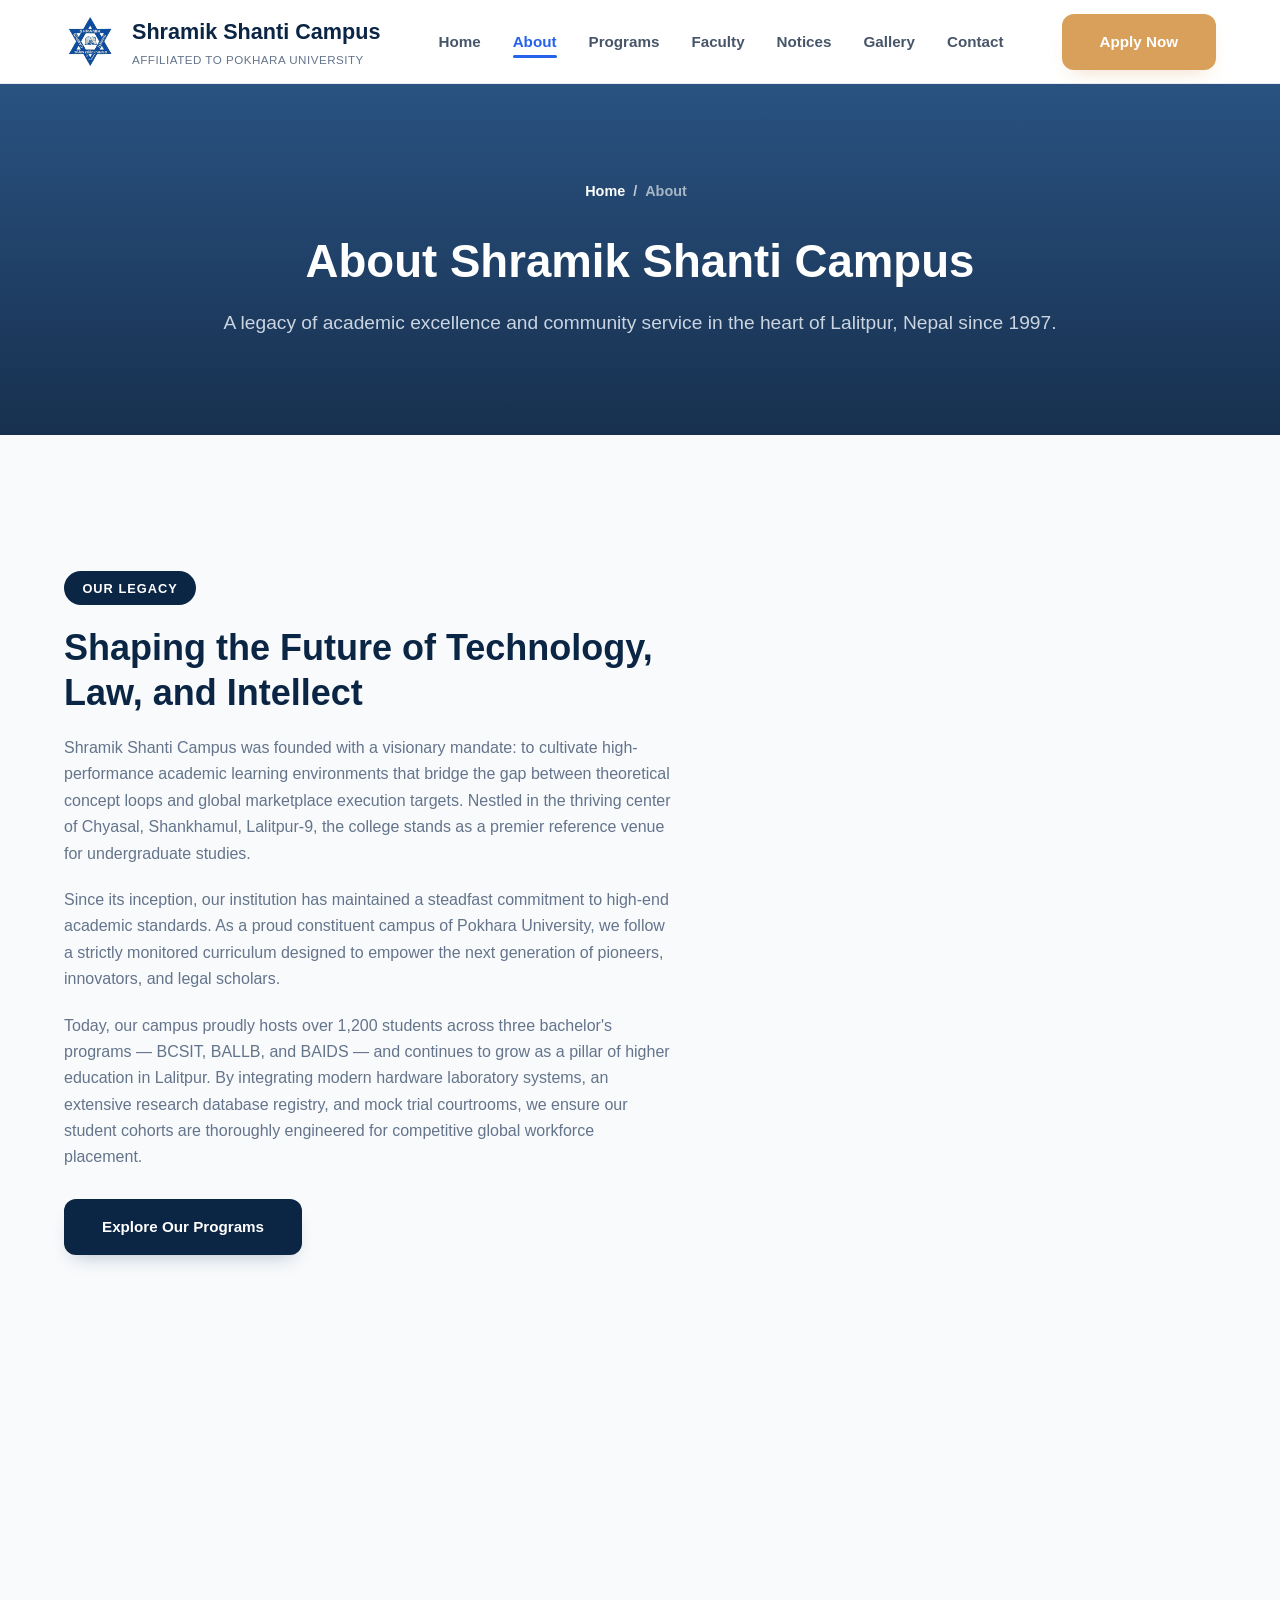
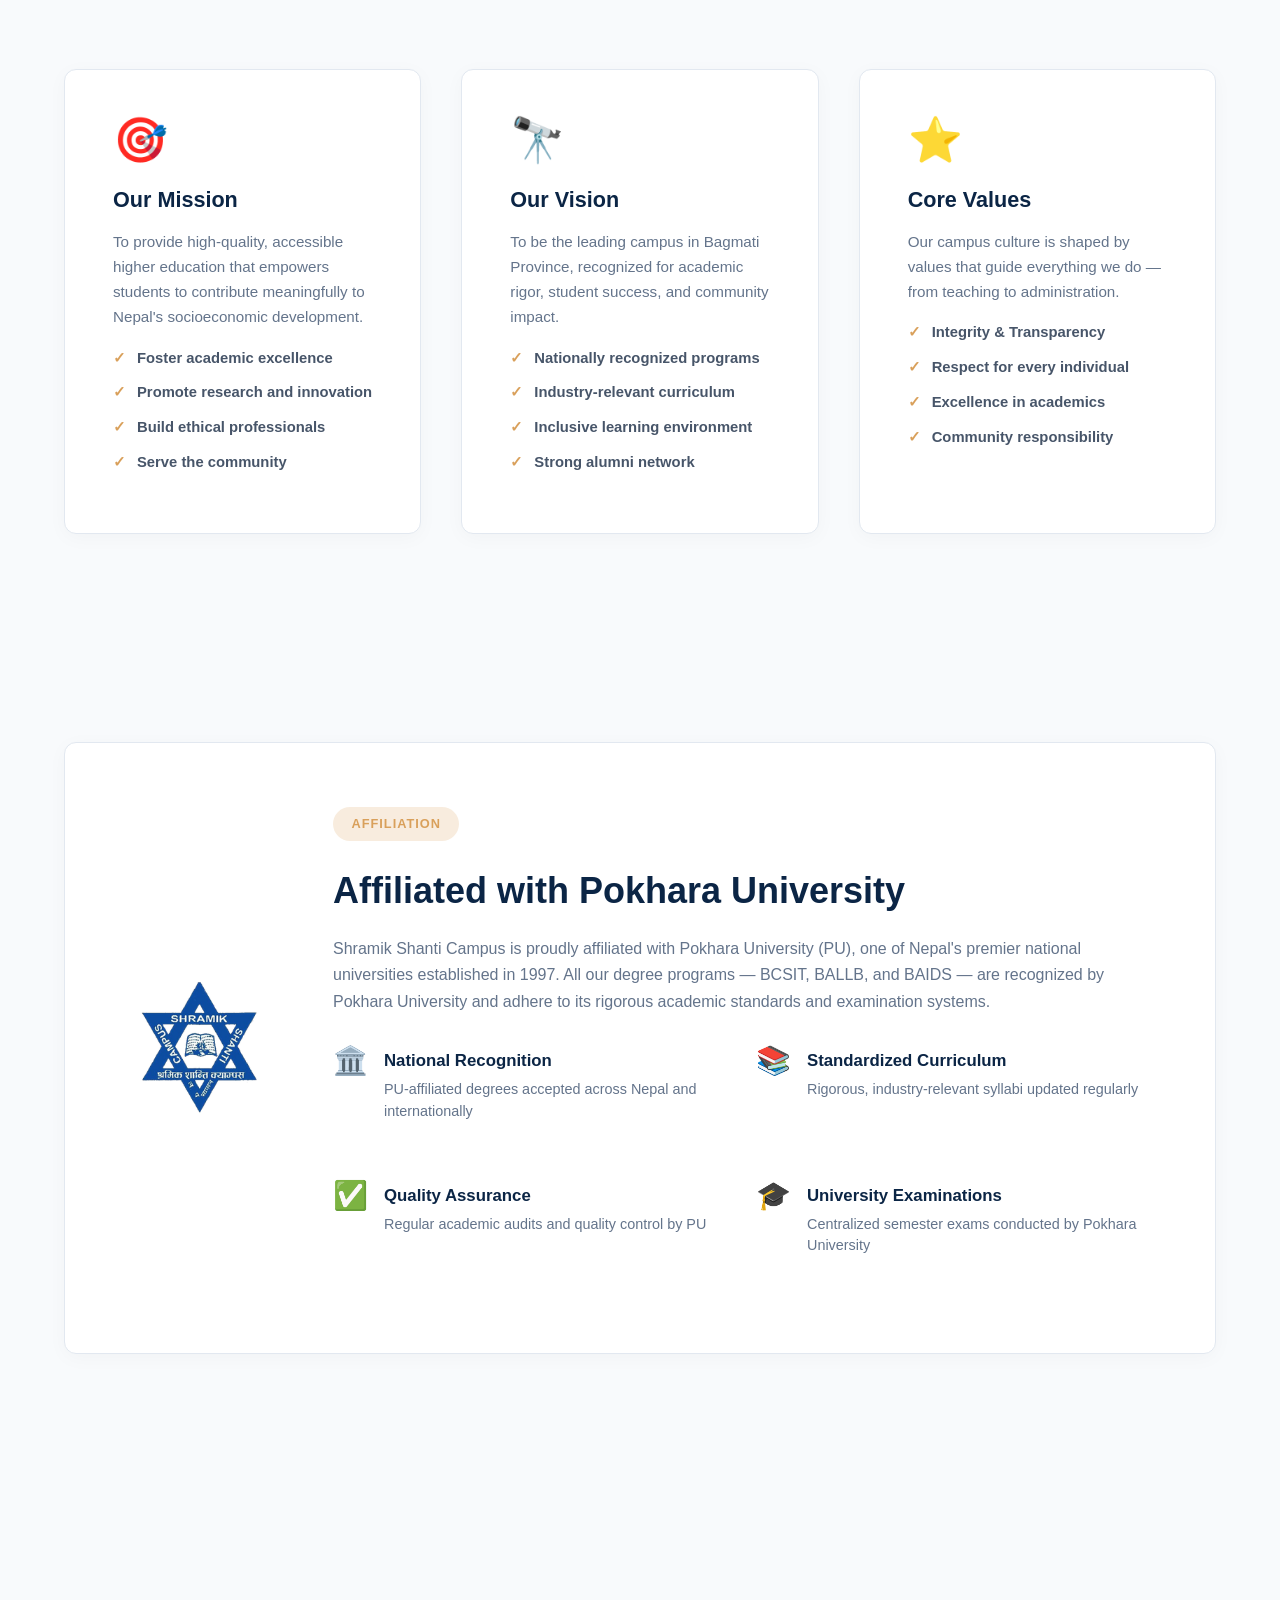
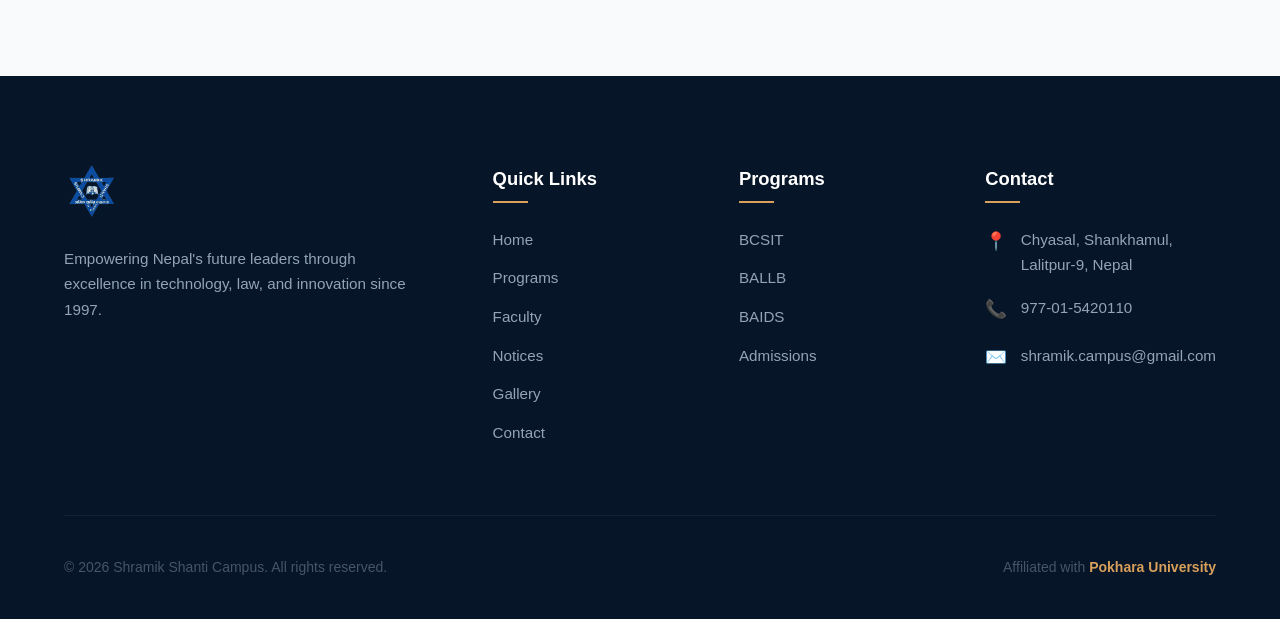
==== commit dc741a5c: "Footer fix" ====
--- a/about.html
+++ b/about.html
@@ -189,7 +189,7 @@
         <p>Empowering Nepal's future leaders through excellence in technology, law, and innovation since 1997.</p>
       </div>
       <div class="footer-links"><h4>Quick Links</h4><ul>
-        <li><a href="index.html">Home</a></li><li><a href="about.html">About Us</a></li>
+        <li><a href="index.html">Home</a></li><li>
         <li><a href="programs.html">Programs</a></li><li><a href="faculty.html">Faculty</a></li>
         <li><a href="notices.html">Notices</a></li><li><a href="gallery.html">Gallery</a></li>
         <li><a href="contact.html">Contact</a></li>
